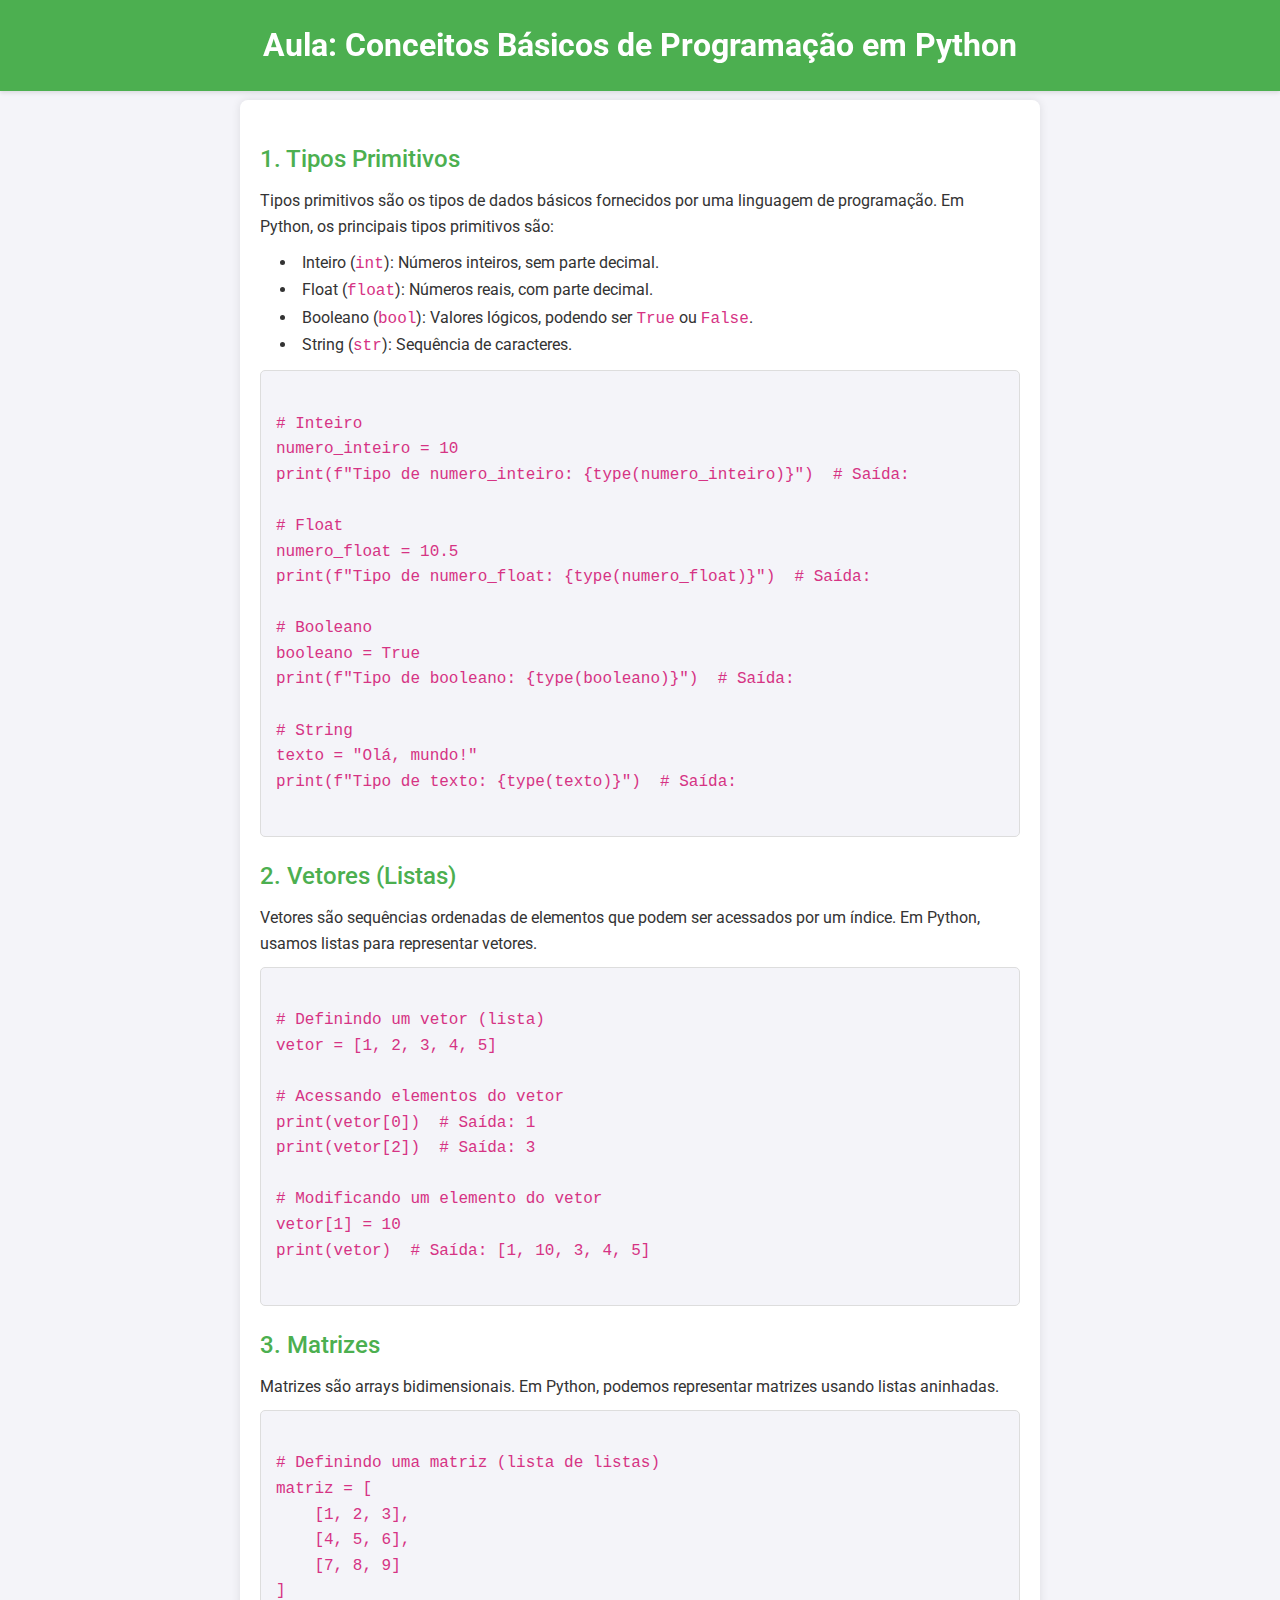
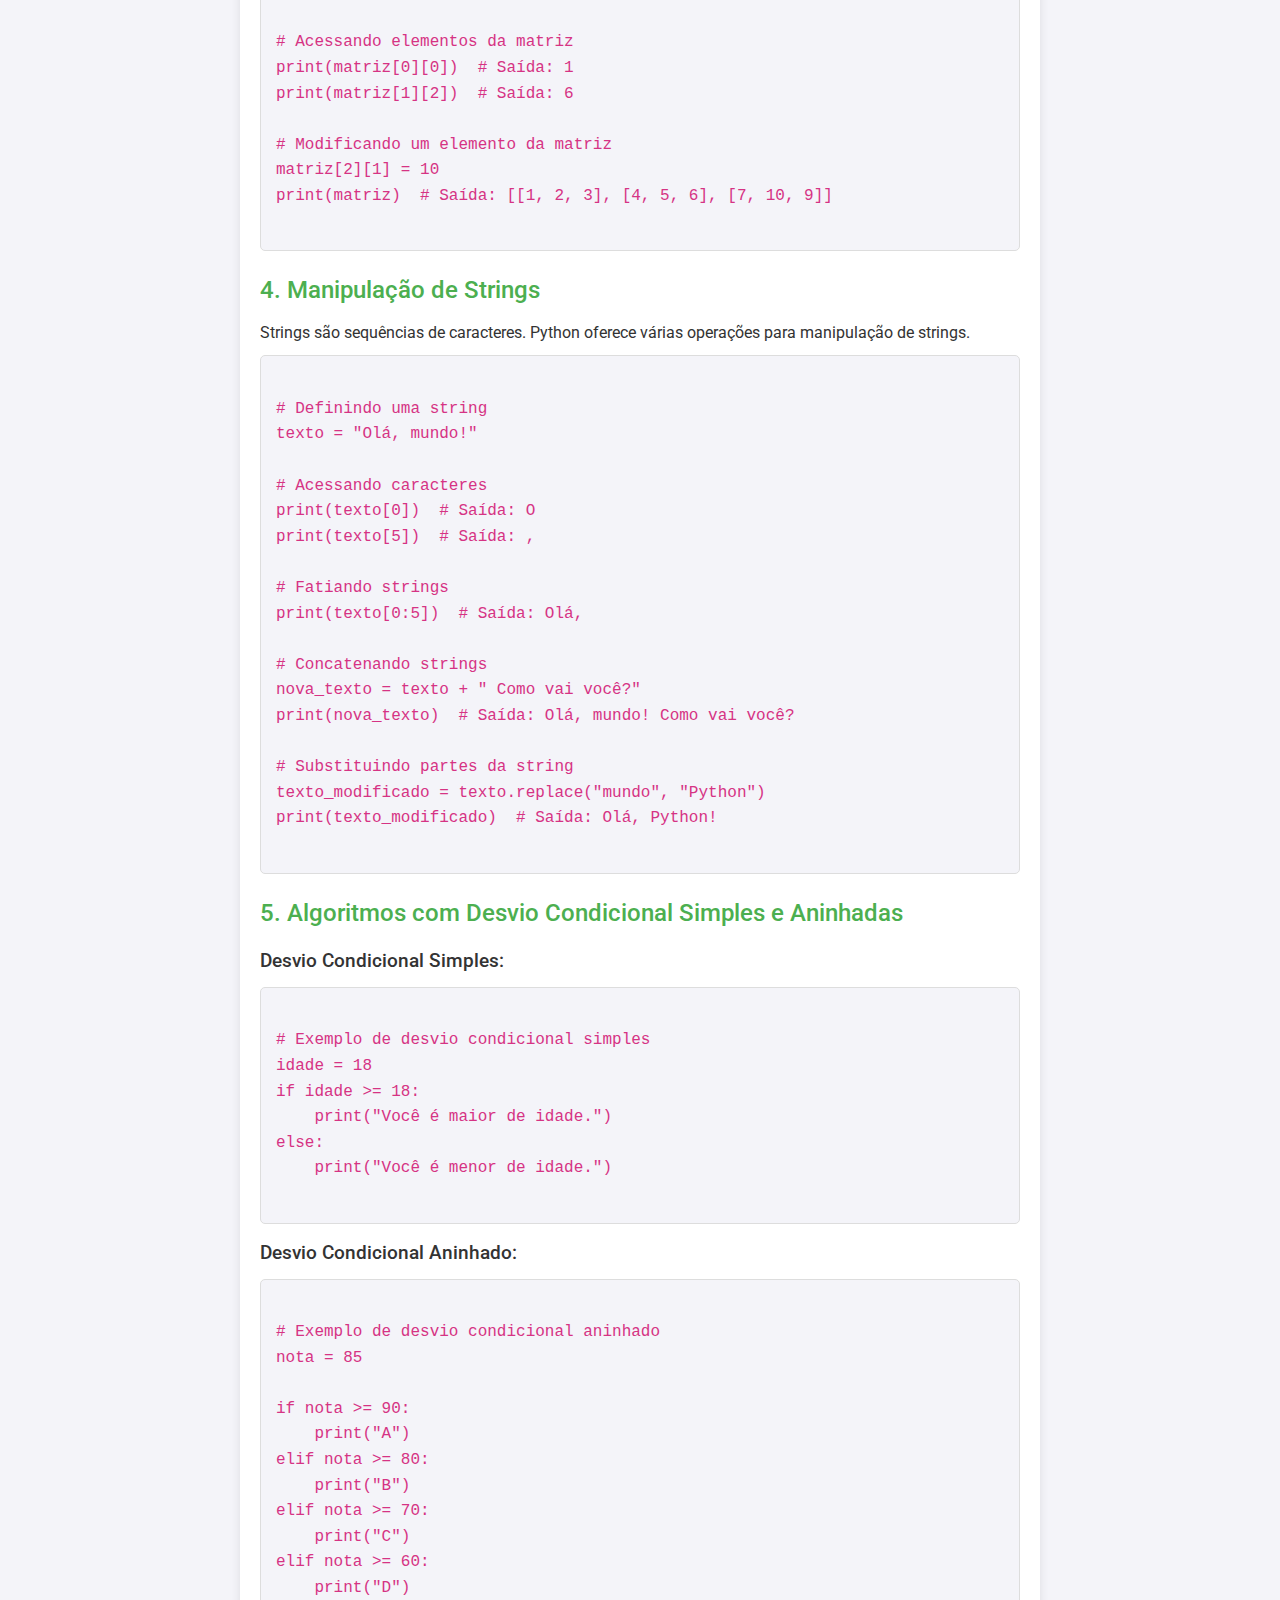
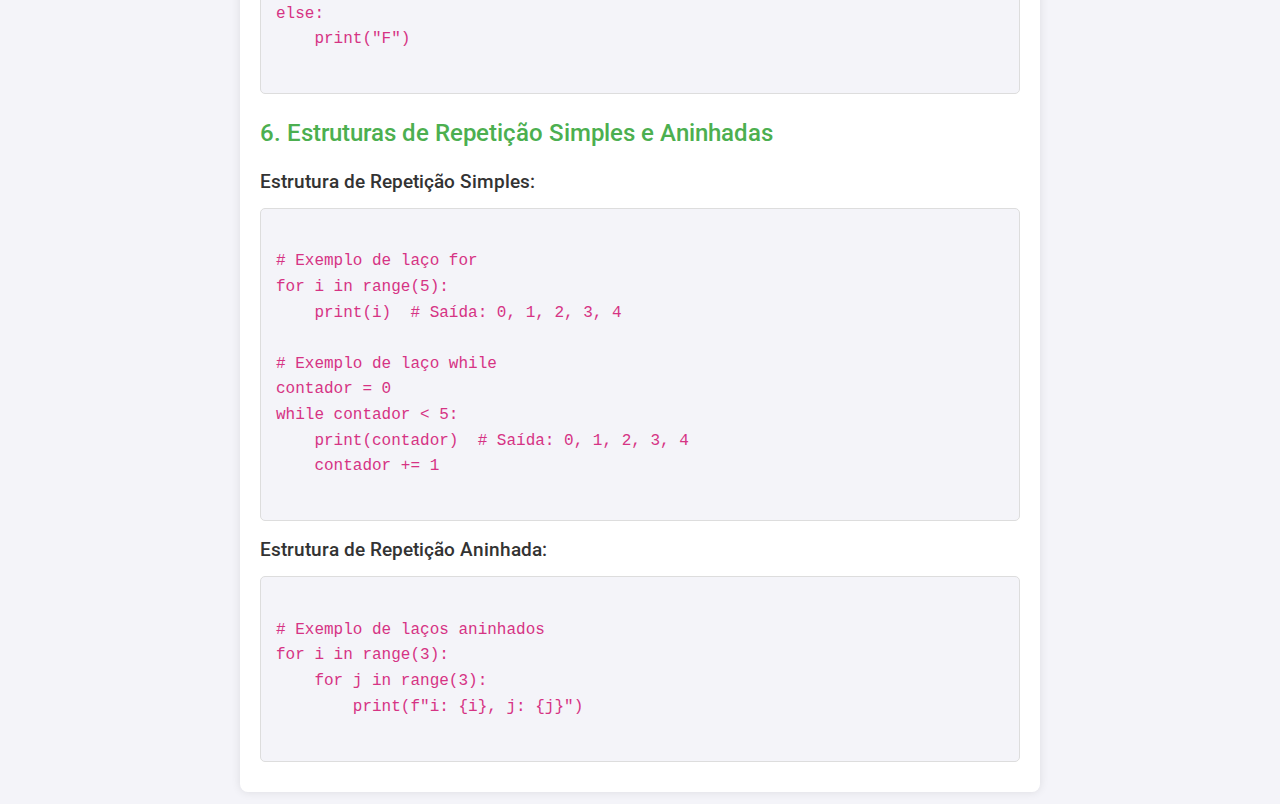
==== index.html @ 13e0d98c "Add files via upload" ====
<!DOCTYPE html>
<html lang="pt-BR">
<head>
    <meta charset="UTF-8">
    <meta name="viewport" content="width=device-width, initial-scale=1.0">
    <title>Aula: Conceitos Básicos de Programação em Python</title>
    <link rel="stylesheet" href="style.css">
    <link rel="preconnect" href="https://fonts.googleapis.com">
    <link rel="preconnect" href="https://fonts.gstatic.com" crossorigin>
    <link href="https://fonts.googleapis.com/css2?family=Roboto:wght@400;500;700&display=swap" rel="stylesheet">
</head>
<body>
    <header>
        <h1>Aula: Conceitos Básicos de Programação em Python</h1>
    </header>
    <div class="container">
        <section>
            <h2>1. Tipos Primitivos</h2>
            <p>Tipos primitivos são os tipos de dados básicos fornecidos por uma linguagem de programação. Em Python, os principais tipos primitivos são:</p>
            <ul>
                <li>Inteiro (<code>int</code>): Números inteiros, sem parte decimal.</li>
                <li>Float (<code>float</code>): Números reais, com parte decimal.</li>
                <li>Booleano (<code>bool</code>): Valores lógicos, podendo ser <code>True</code> ou <code>False</code>.</li>
                <li>String (<code>str</code>): Sequência de caracteres.</li>
            </ul>
            <pre><code>
# Inteiro
numero_inteiro = 10
print(f"Tipo de numero_inteiro: {type(numero_inteiro)}")  # Saída: <class 'int'>

# Float
numero_float = 10.5
print(f"Tipo de numero_float: {type(numero_float)}")  # Saída: <class 'float'>

# Booleano
booleano = True
print(f"Tipo de booleano: {type(booleano)}")  # Saída: <class 'bool'>

# String
texto = "Olá, mundo!"
print(f"Tipo de texto: {type(texto)}")  # Saída: <class 'str'>
            </code></pre>
        </section>

        <section>
            <h2>2. Vetores (Listas)</h2>
            <p>Vetores são sequências ordenadas de elementos que podem ser acessados por um índice. Em Python, usamos listas para representar vetores.</p>
            <pre><code>
# Definindo um vetor (lista)
vetor = [1, 2, 3, 4, 5]

# Acessando elementos do vetor
print(vetor[0])  # Saída: 1
print(vetor[2])  # Saída: 3

# Modificando um elemento do vetor
vetor[1] = 10
print(vetor)  # Saída: [1, 10, 3, 4, 5]
            </code></pre>
        </section>

        <section>
            <h2>3. Matrizes</h2>
            <p>Matrizes são arrays bidimensionais. Em Python, podemos representar matrizes usando listas aninhadas.</p>
            <pre><code>
# Definindo uma matriz (lista de listas)
matriz = [
    [1, 2, 3],
    [4, 5, 6],
    [7, 8, 9]
]

# Acessando elementos da matriz
print(matriz[0][0])  # Saída: 1
print(matriz[1][2])  # Saída: 6

# Modificando um elemento da matriz
matriz[2][1] = 10
print(matriz)  # Saída: [[1, 2, 3], [4, 5, 6], [7, 10, 9]]
            </code></pre>
        </section>

        <section>
            <h2>4. Manipulação de Strings</h2>
            <p>Strings são sequências de caracteres. Python oferece várias operações para manipulação de strings.</p>
            <pre><code>
# Definindo uma string
texto = "Olá, mundo!"

# Acessando caracteres
print(texto[0])  # Saída: O
print(texto[5])  # Saída: ,

# Fatiando strings
print(texto[0:5])  # Saída: Olá, 

# Concatenando strings
nova_texto = texto + " Como vai você?"
print(nova_texto)  # Saída: Olá, mundo! Como vai você?

# Substituindo partes da string
texto_modificado = texto.replace("mundo", "Python")
print(texto_modificado)  # Saída: Olá, Python!
            </code></pre>
        </section>

        <section>
            <h2>5. Algoritmos com Desvio Condicional Simples e Aninhadas</h2>
            <h3>Desvio Condicional Simples:</h3>
            <pre><code>
# Exemplo de desvio condicional simples
idade = 18
if idade >= 18:
    print("Você é maior de idade.")
else:
    print("Você é menor de idade.")
            </code></pre>

            <h3>Desvio Condicional Aninhado:</h3>
            <pre><code>
# Exemplo de desvio condicional aninhado
nota = 85

if nota >= 90:
    print("A")
elif nota >= 80:
    print("B")
elif nota >= 70:
    print("C")
elif nota >= 60:
    print("D")
else:
    print("F")
            </code></pre>
        </section>

        <section>
            <h2>6. Estruturas de Repetição Simples e Aninhadas</h2>
            <h3>Estrutura de Repetição Simples:</h3>
            <pre><code>
# Exemplo de laço for
for i in range(5):
    print(i)  # Saída: 0, 1, 2, 3, 4

# Exemplo de laço while
contador = 0
while contador < 5:
    print(contador)  # Saída: 0, 1, 2, 3, 4
    contador += 1
            </code></pre>

            <h3>Estrutura de Repetição Aninhada:</h3>
            <pre><code>
# Exemplo de laços aninhados
for i in range(3):
    for j in range(3):
        print(f"i: {i}, j: {j}")
            </code></pre>
        </section>
    </div>
</body>
</html>
---- style.css ----
/* Fonte e reset de CSS */
@import url('https://fonts.googleapis.com/css2?family=Roboto:wght@400;500;700&display=swap');

* {
    margin: 0;
    padding: 0;
    box-sizing: border-box;
}

body {
    font-family: 'Roboto', sans-serif;
    background-color: #f4f4f9;
    line-height: 1.6;
    color: #333;
}

header {
    background-color: #4CAF50;
    color: white;
    padding: 20px 0;
    text-align: center;
    box-shadow: 0 2px 4px rgba(0,0,0,0.1);
    position: fixed;
    width: 100%;
    top: 0;
    left: 0;
}

.container {
    max-width: 800px;
    margin: 100px auto 20px;
    padding: 20px;
    background-color: #fff;
    box-shadow: 0 0 10px rgba(0, 0, 0, 0.1);
    border-radius: 8px;
}

h1 {
    font-weight: 700;
}

h2 {
    margin-top: 20px;
    font-weight: 500;
    color: #4CAF50;
}

h3 {
    margin-top: 15px;
    font-weight: 500;
    color: #333;
}

p {
    margin: 10px 0;
}

ul {
    list-style: inside disc;
    margin: 10px 0;
    padding-left: 20px;
}

pre {
    background-color: #f4f4f9;
    padding: 15px;
    border: 1px solid #ddd;
    overflow-x: auto;
    border-radius: 5px;
    margin: 10px 0;
}

code {
    font-family: Consolas, monospace;
    color: #d63384;
}
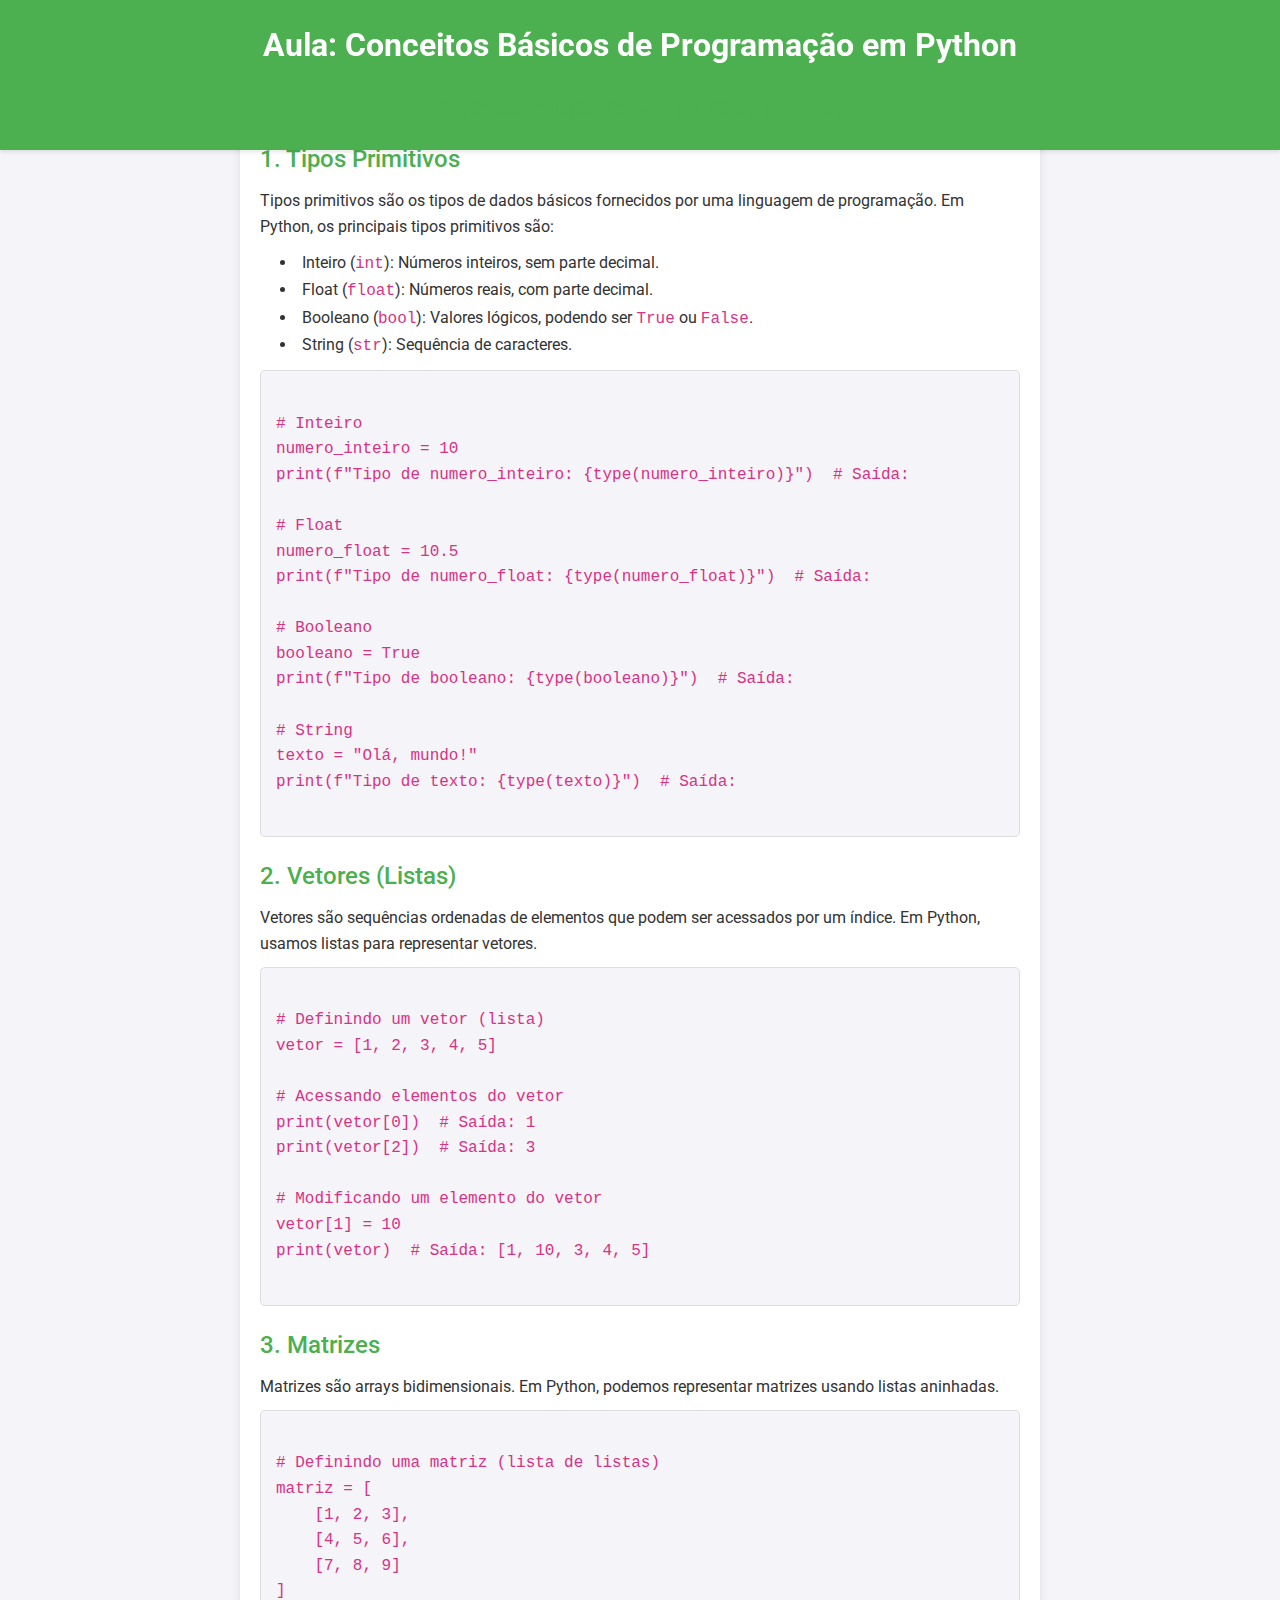
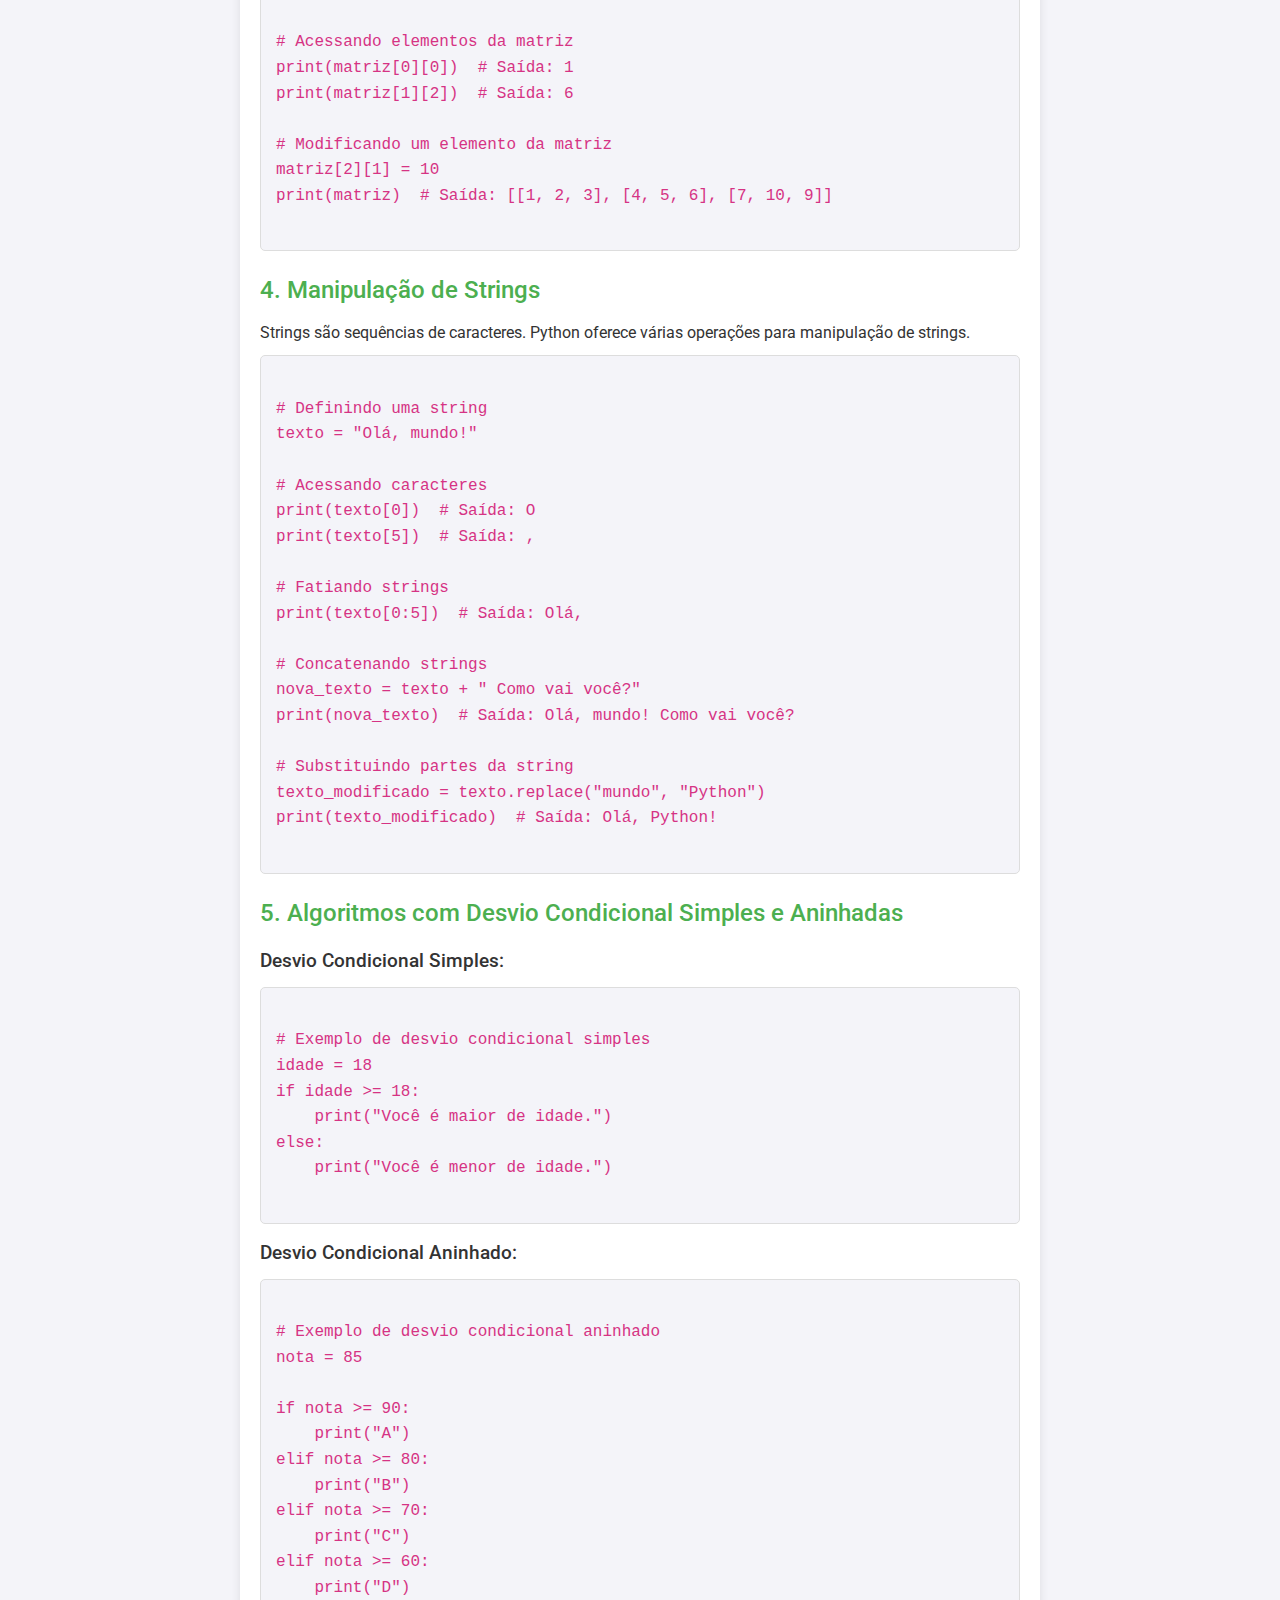
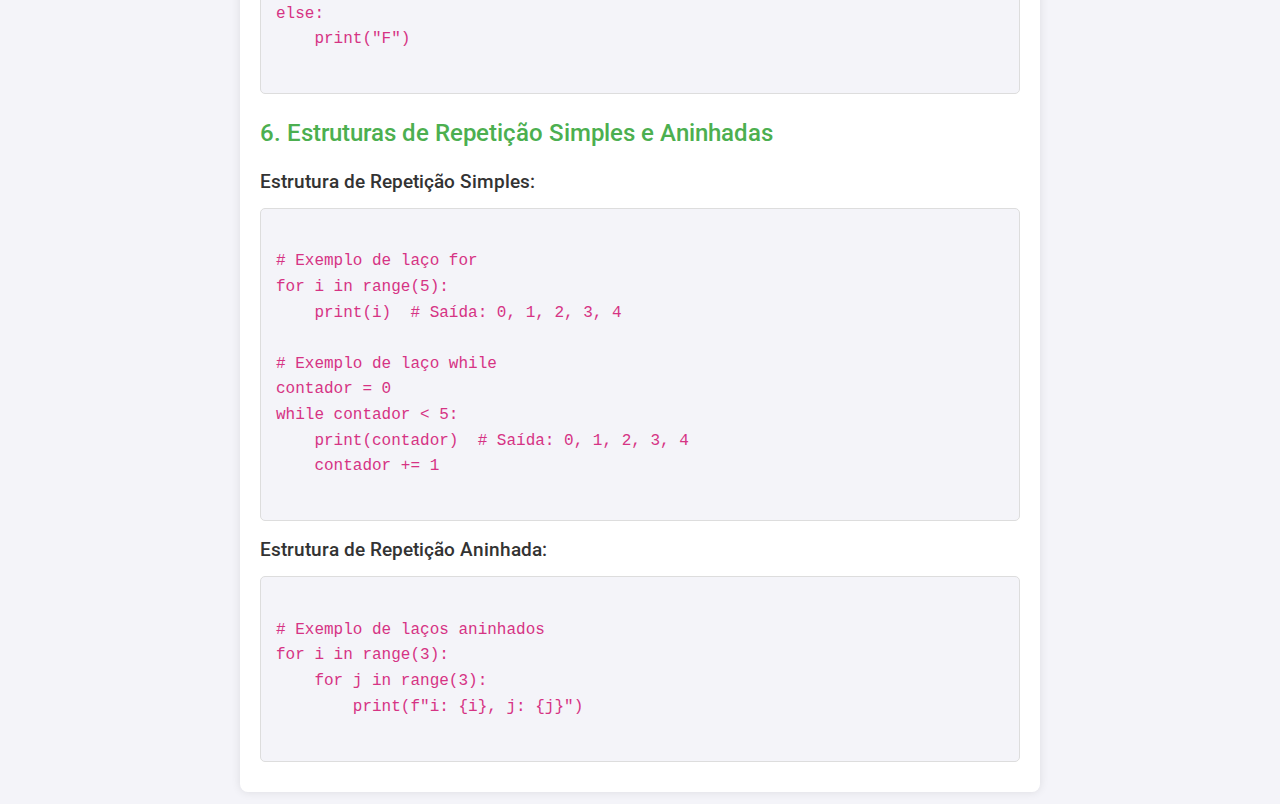
==== commit 69d3f426: "Update index.html" ====
--- a/index.html
+++ b/index.html
@@ -12,6 +12,7 @@
 <body>
     <header>
         <h1>Aula: Conceitos Básicos de Programação em Python</h1>
+        <h2>Professor: Julio Cezar da Silva Ferreira</h2>
     </header>
     <div class="container">
         <section>
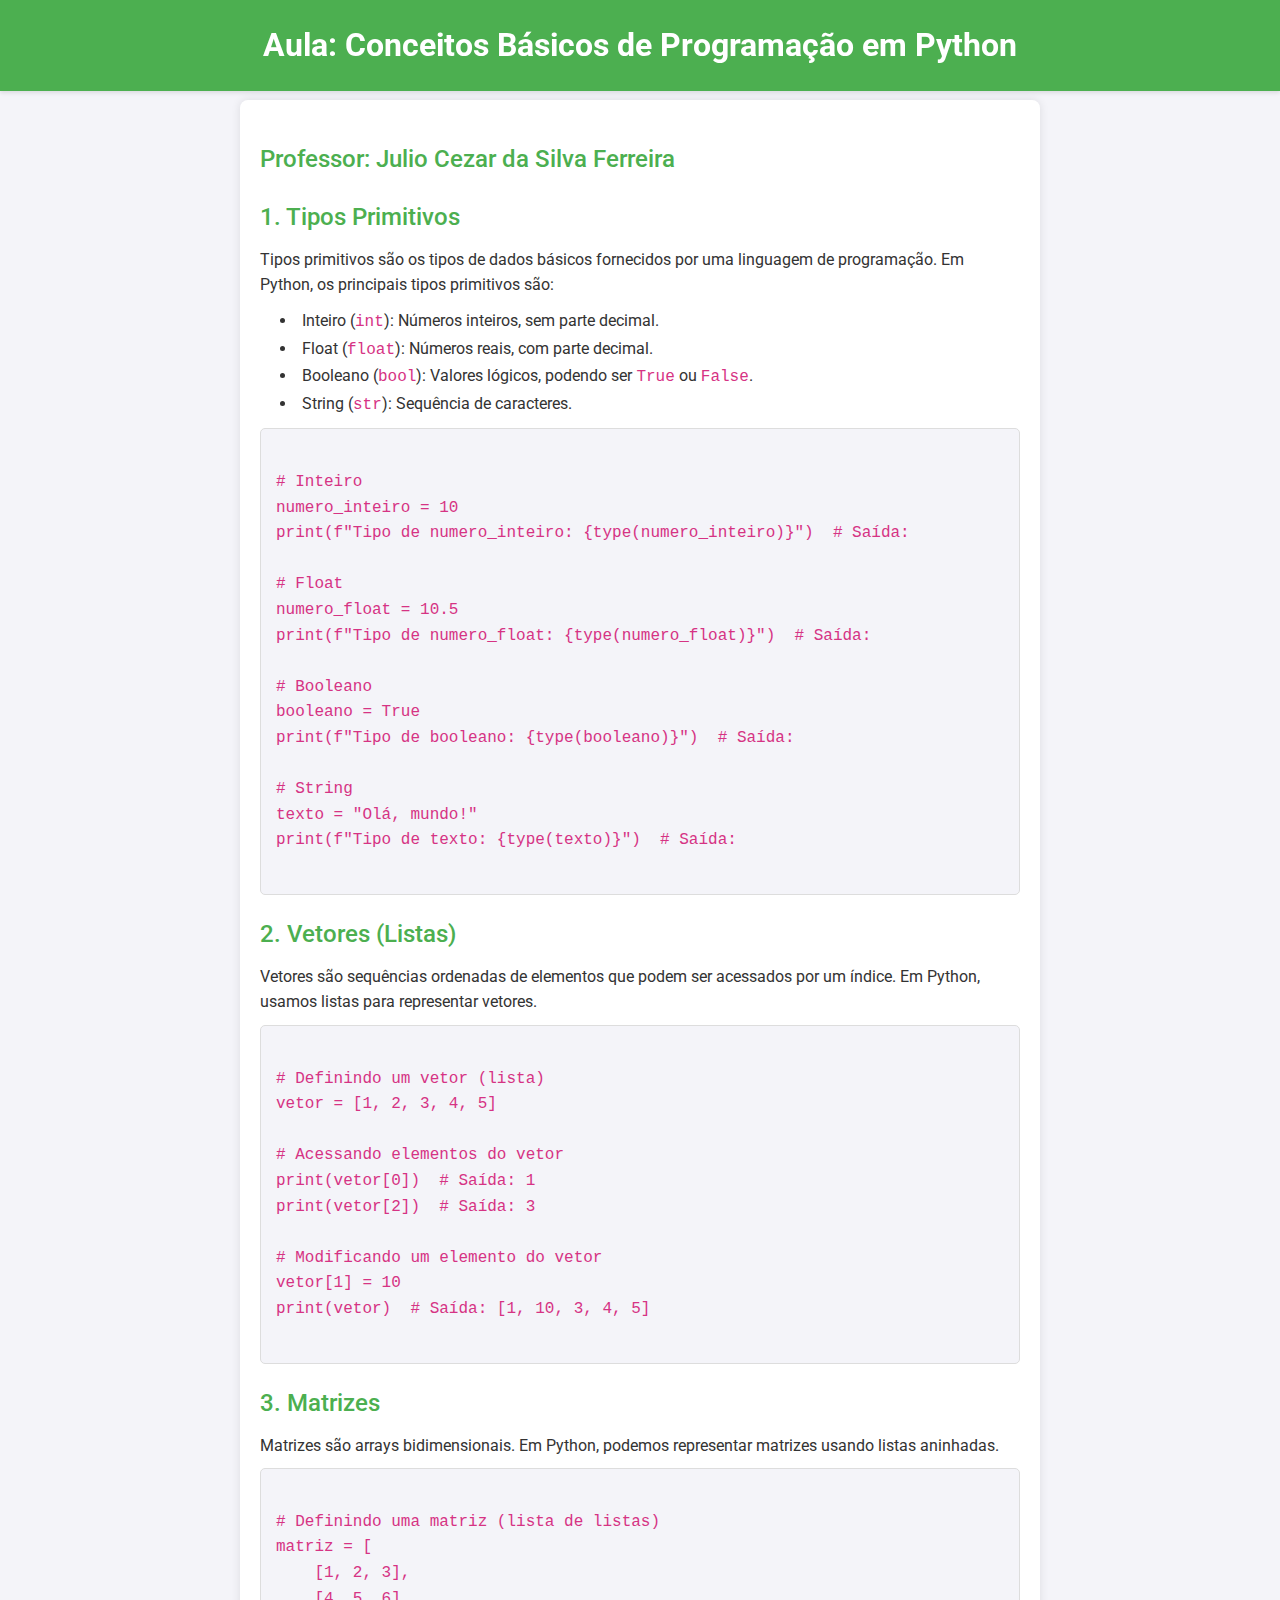
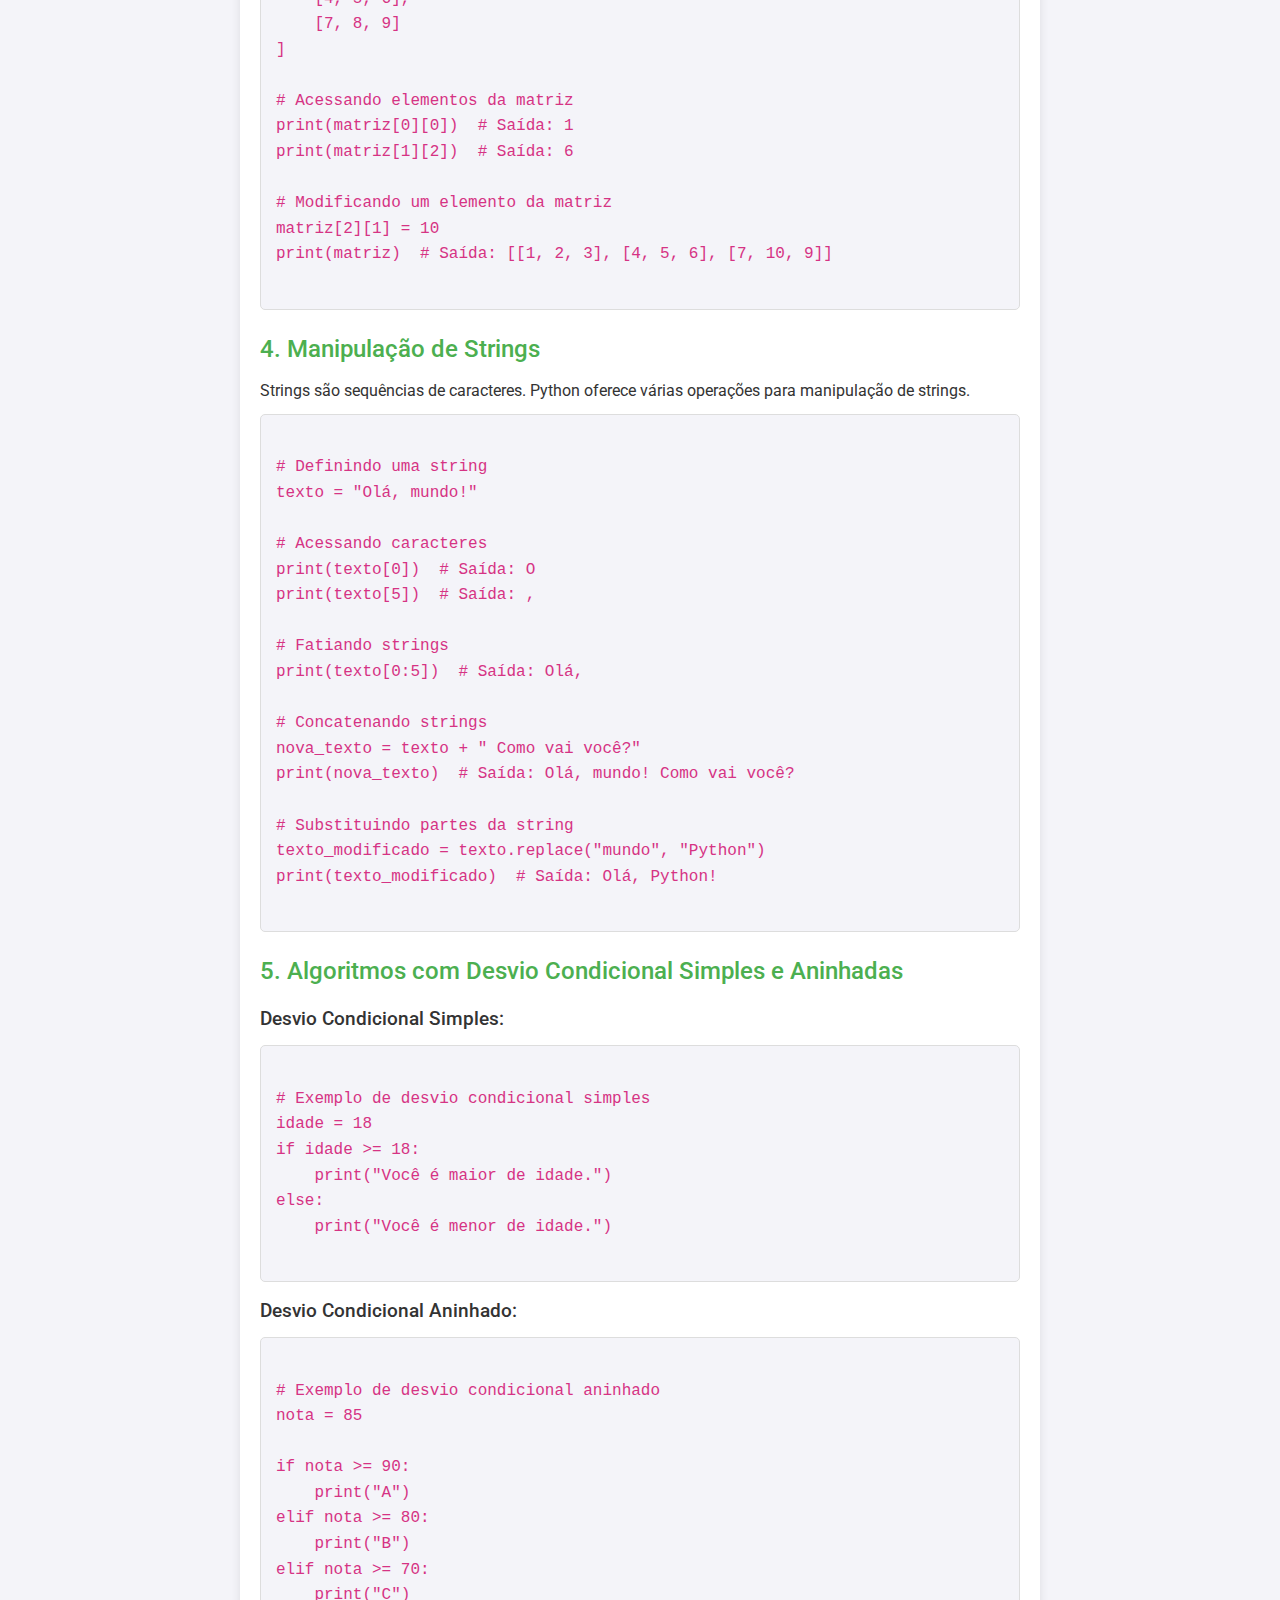
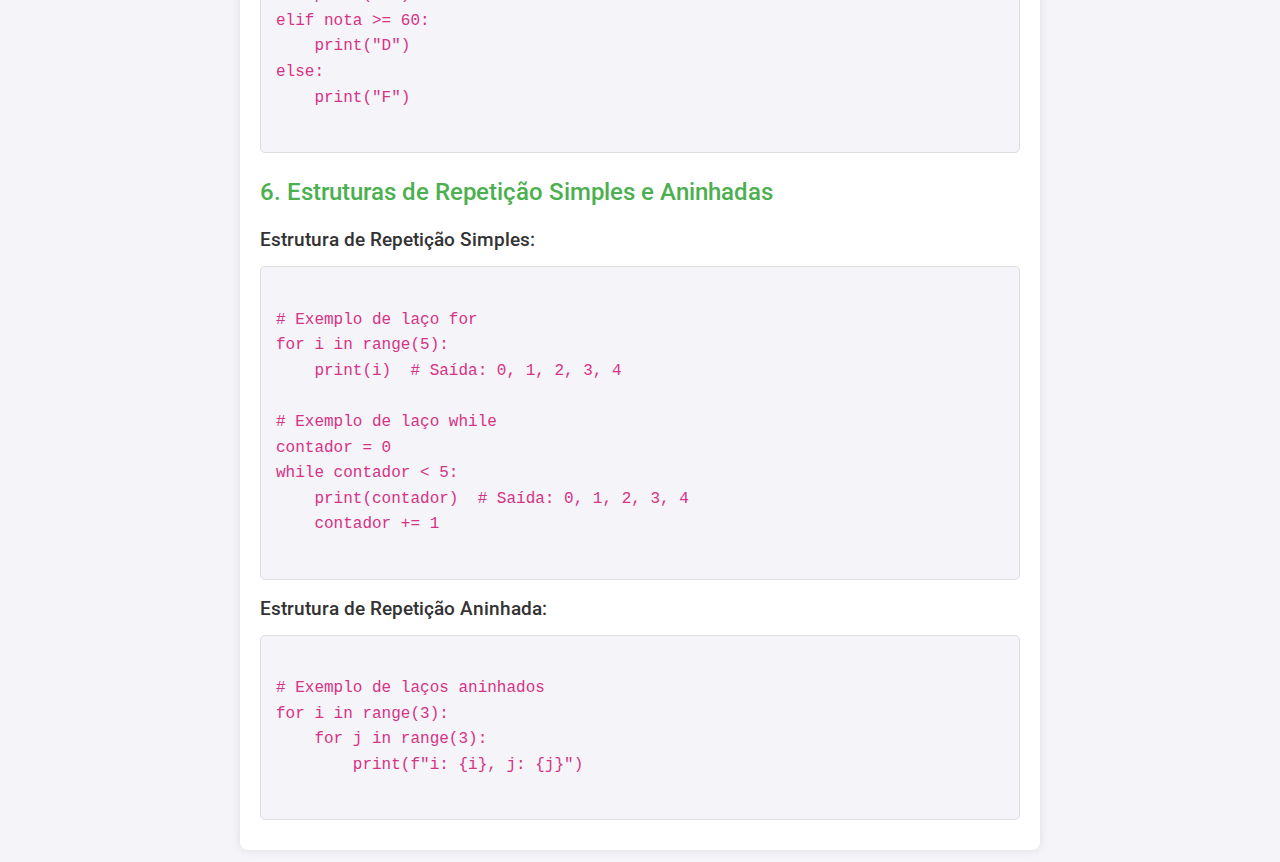
==== commit 5111215e: "Update index.html" ====
--- a/index.html
+++ b/index.html
@@ -12,10 +12,10 @@
 <body>
     <header>
         <h1>Aula: Conceitos Básicos de Programação em Python</h1>
-        <h2>Professor: Julio Cezar da Silva Ferreira</h2>
     </header>
     <div class="container">
         <section>
+            <h2>Professor: Julio Cezar da Silva Ferreira</h2>
             <h2>1. Tipos Primitivos</h2>
             <p>Tipos primitivos são os tipos de dados básicos fornecidos por uma linguagem de programação. Em Python, os principais tipos primitivos são:</p>
             <ul>
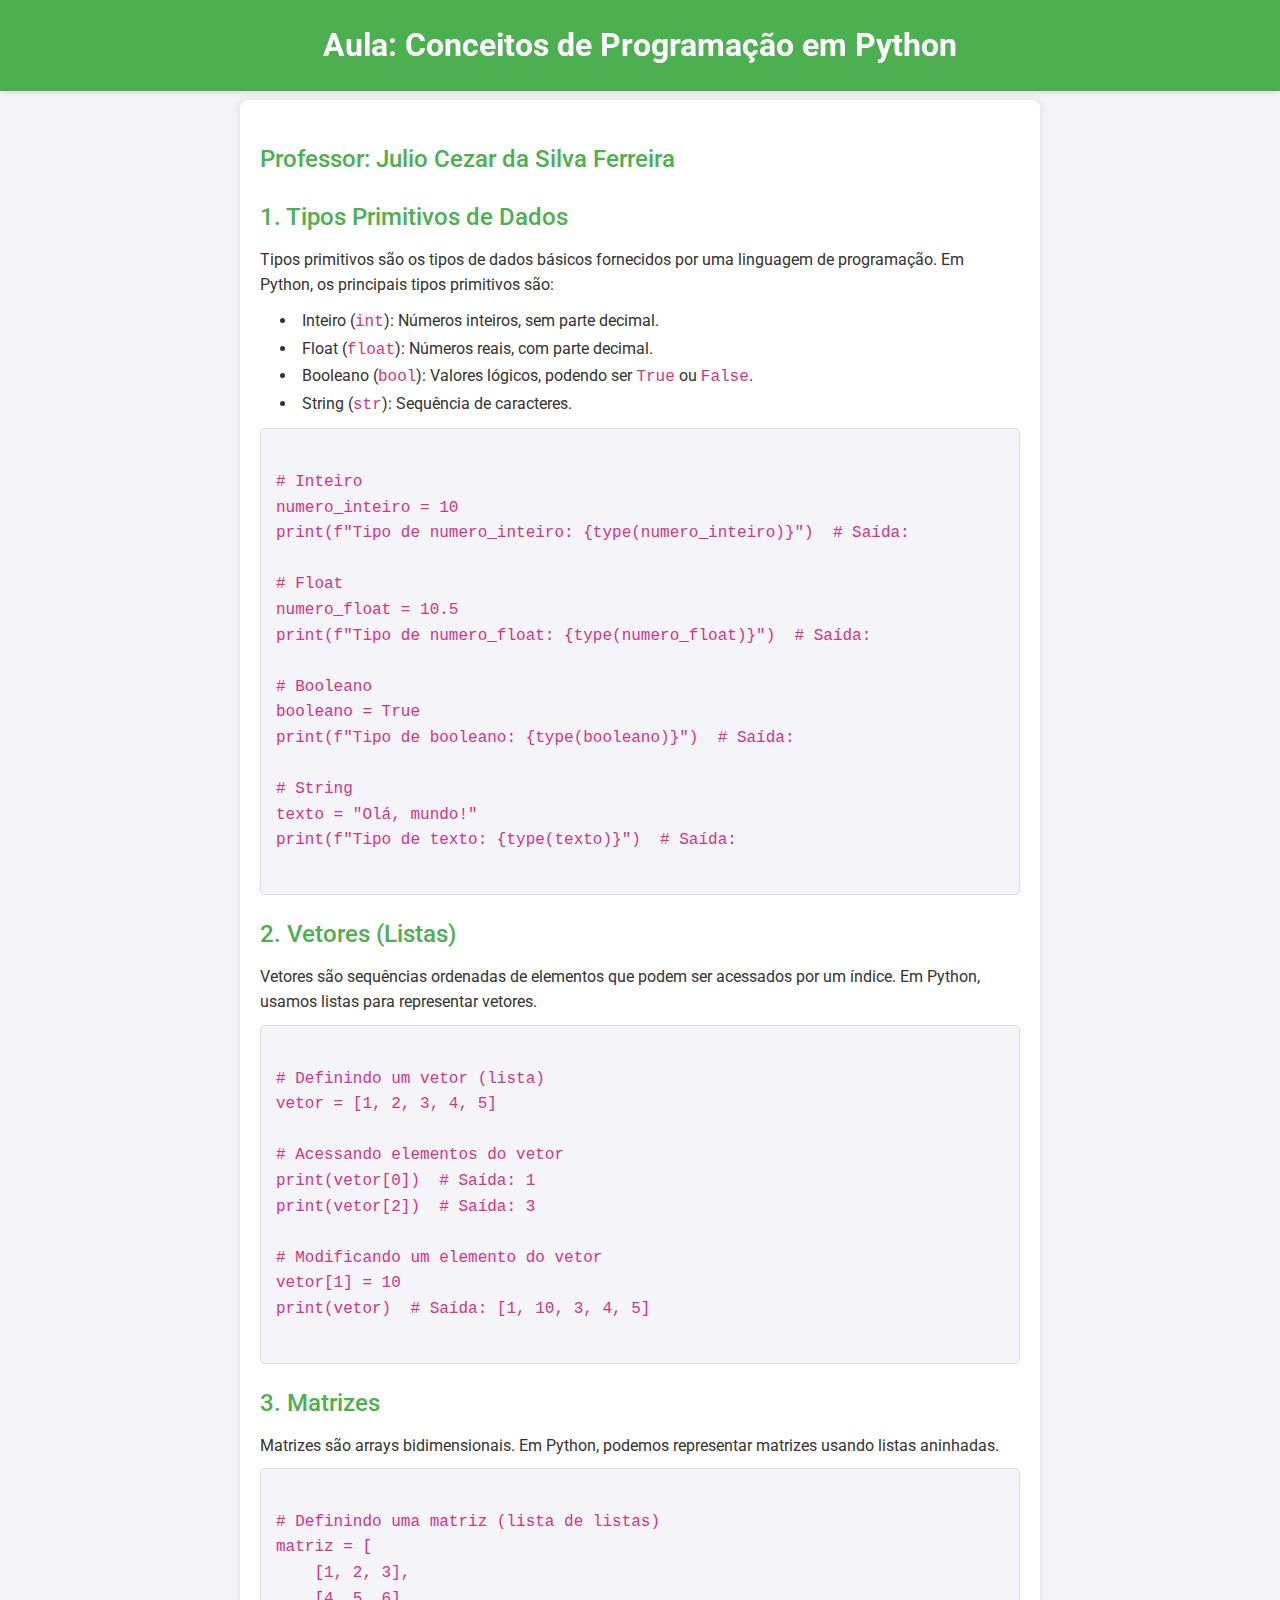
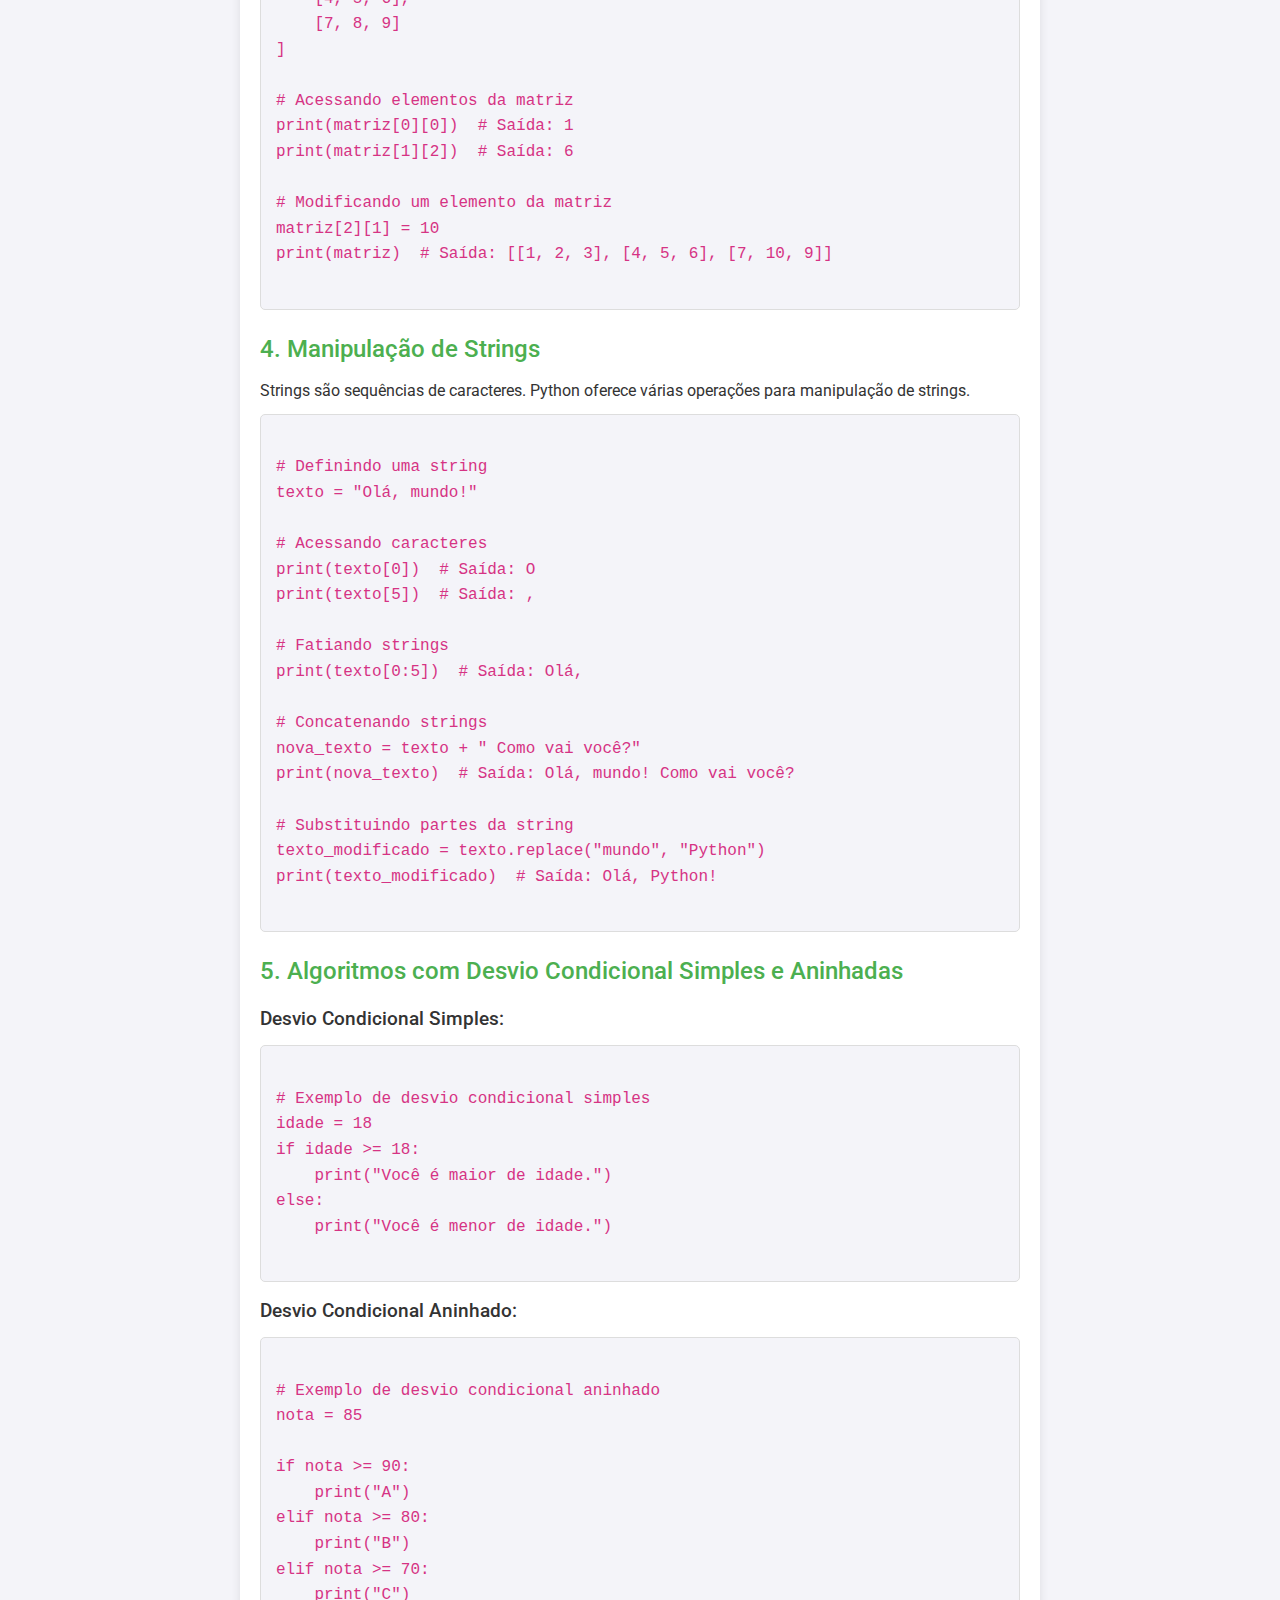
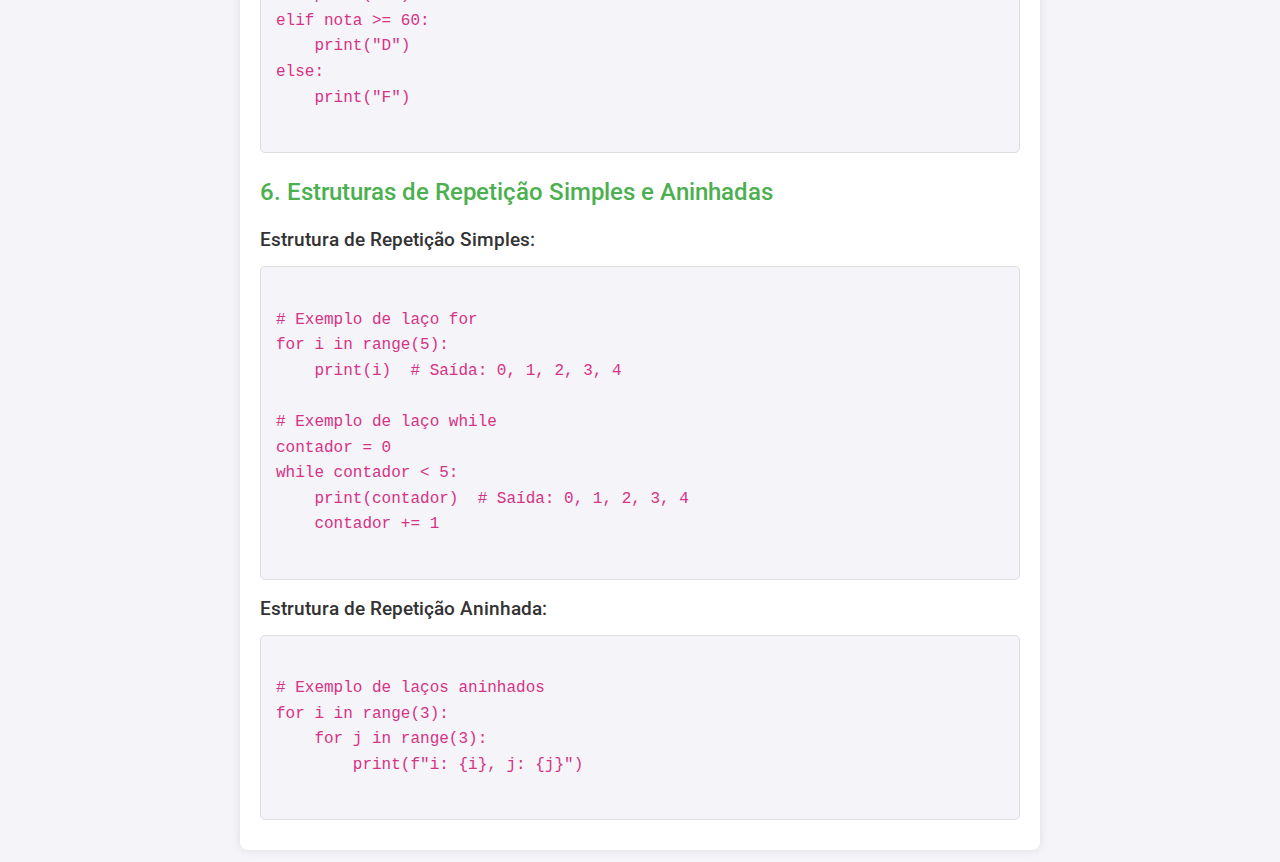
==== commit 8493e081: "Update index.html" ====
--- a/index.html
+++ b/index.html
@@ -3,7 +3,7 @@
 <head>
     <meta charset="UTF-8">
     <meta name="viewport" content="width=device-width, initial-scale=1.0">
-    <title>Aula: Conceitos Básicos de Programação em Python</title>
+    <title>Aula: Conceitos de Programação em Python</title>
     <link rel="stylesheet" href="style.css">
     <link rel="preconnect" href="https://fonts.googleapis.com">
     <link rel="preconnect" href="https://fonts.gstatic.com" crossorigin>
@@ -11,12 +11,12 @@
 </head>
 <body>
     <header>
-        <h1>Aula: Conceitos Básicos de Programação em Python</h1>
+        <h1>Aula: Conceitos de Programação em Python</h1>
     </header>
     <div class="container">
         <section>
             <h2>Professor: Julio Cezar da Silva Ferreira</h2>
-            <h2>1. Tipos Primitivos</h2>
+            <h2>1. Tipos Primitivos de Dados</h2>
             <p>Tipos primitivos são os tipos de dados básicos fornecidos por uma linguagem de programação. Em Python, os principais tipos primitivos são:</p>
             <ul>
                 <li>Inteiro (<code>int</code>): Números inteiros, sem parte decimal.</li>
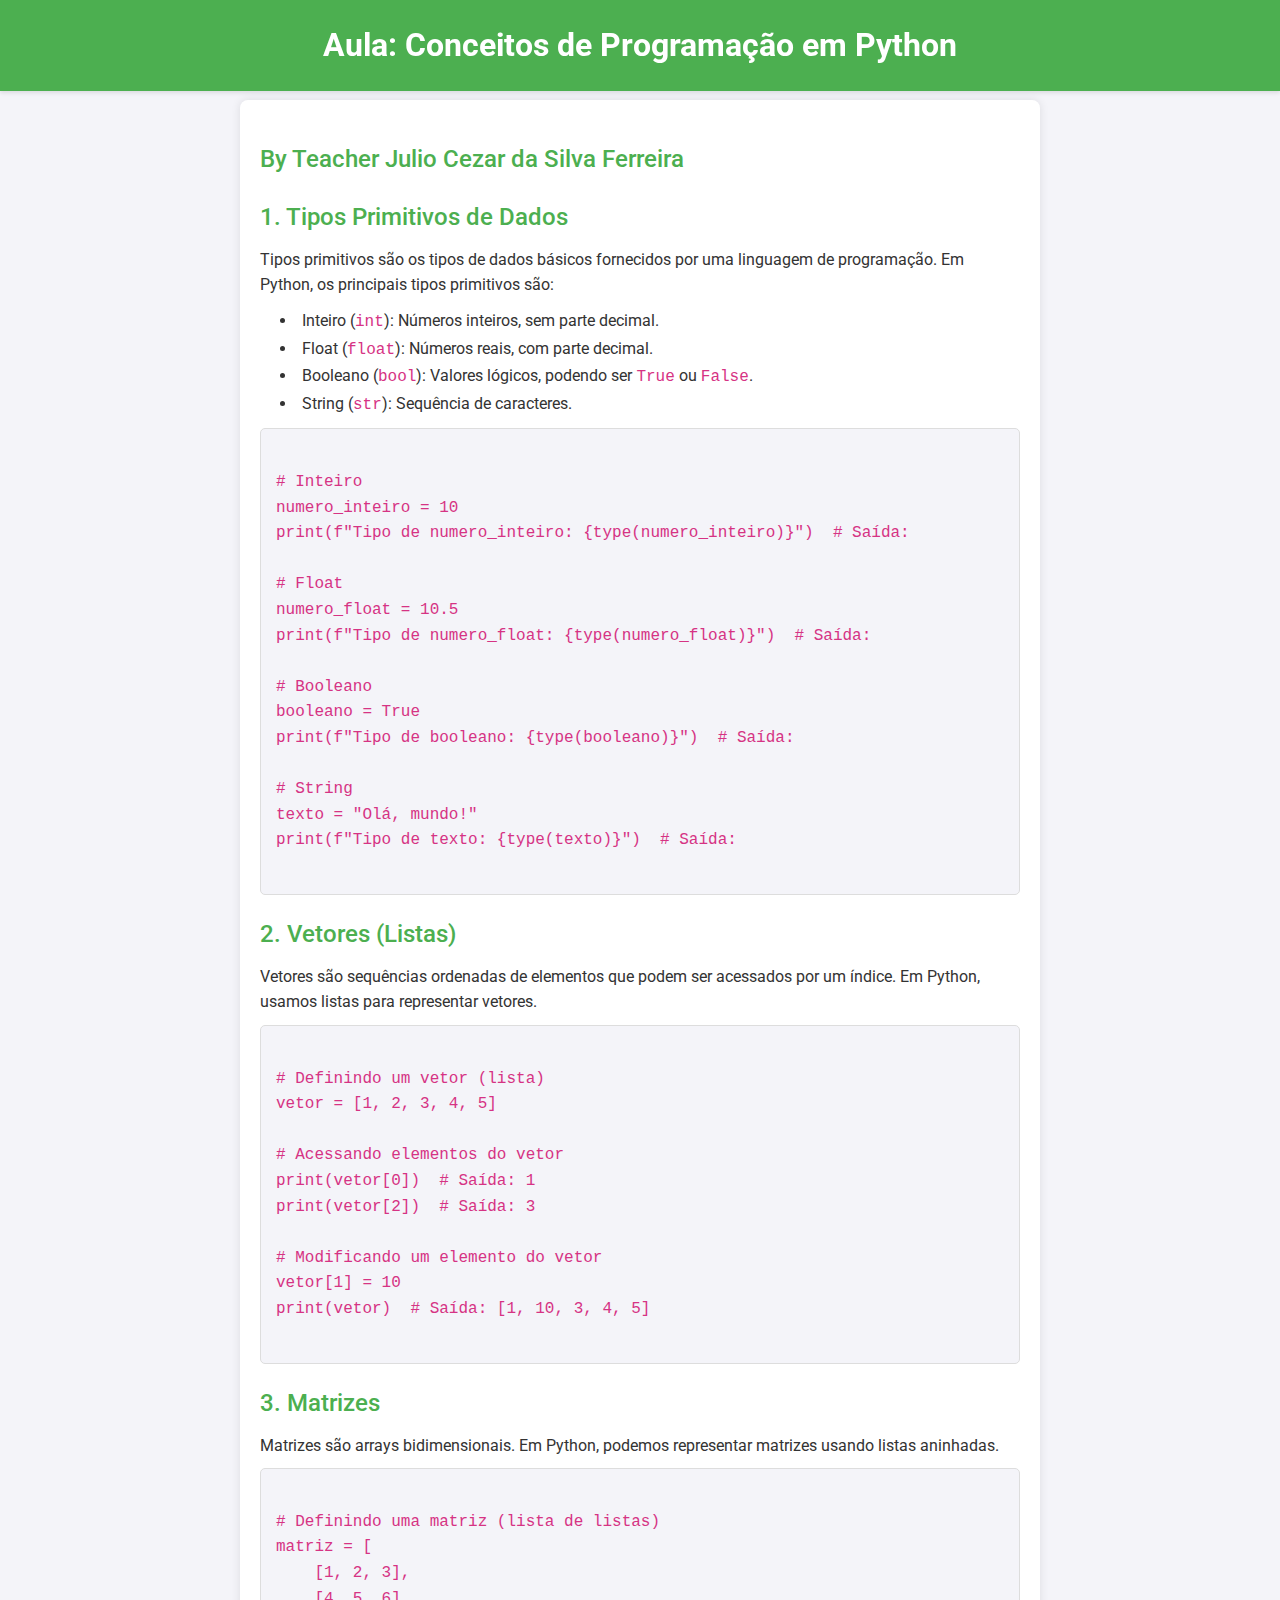
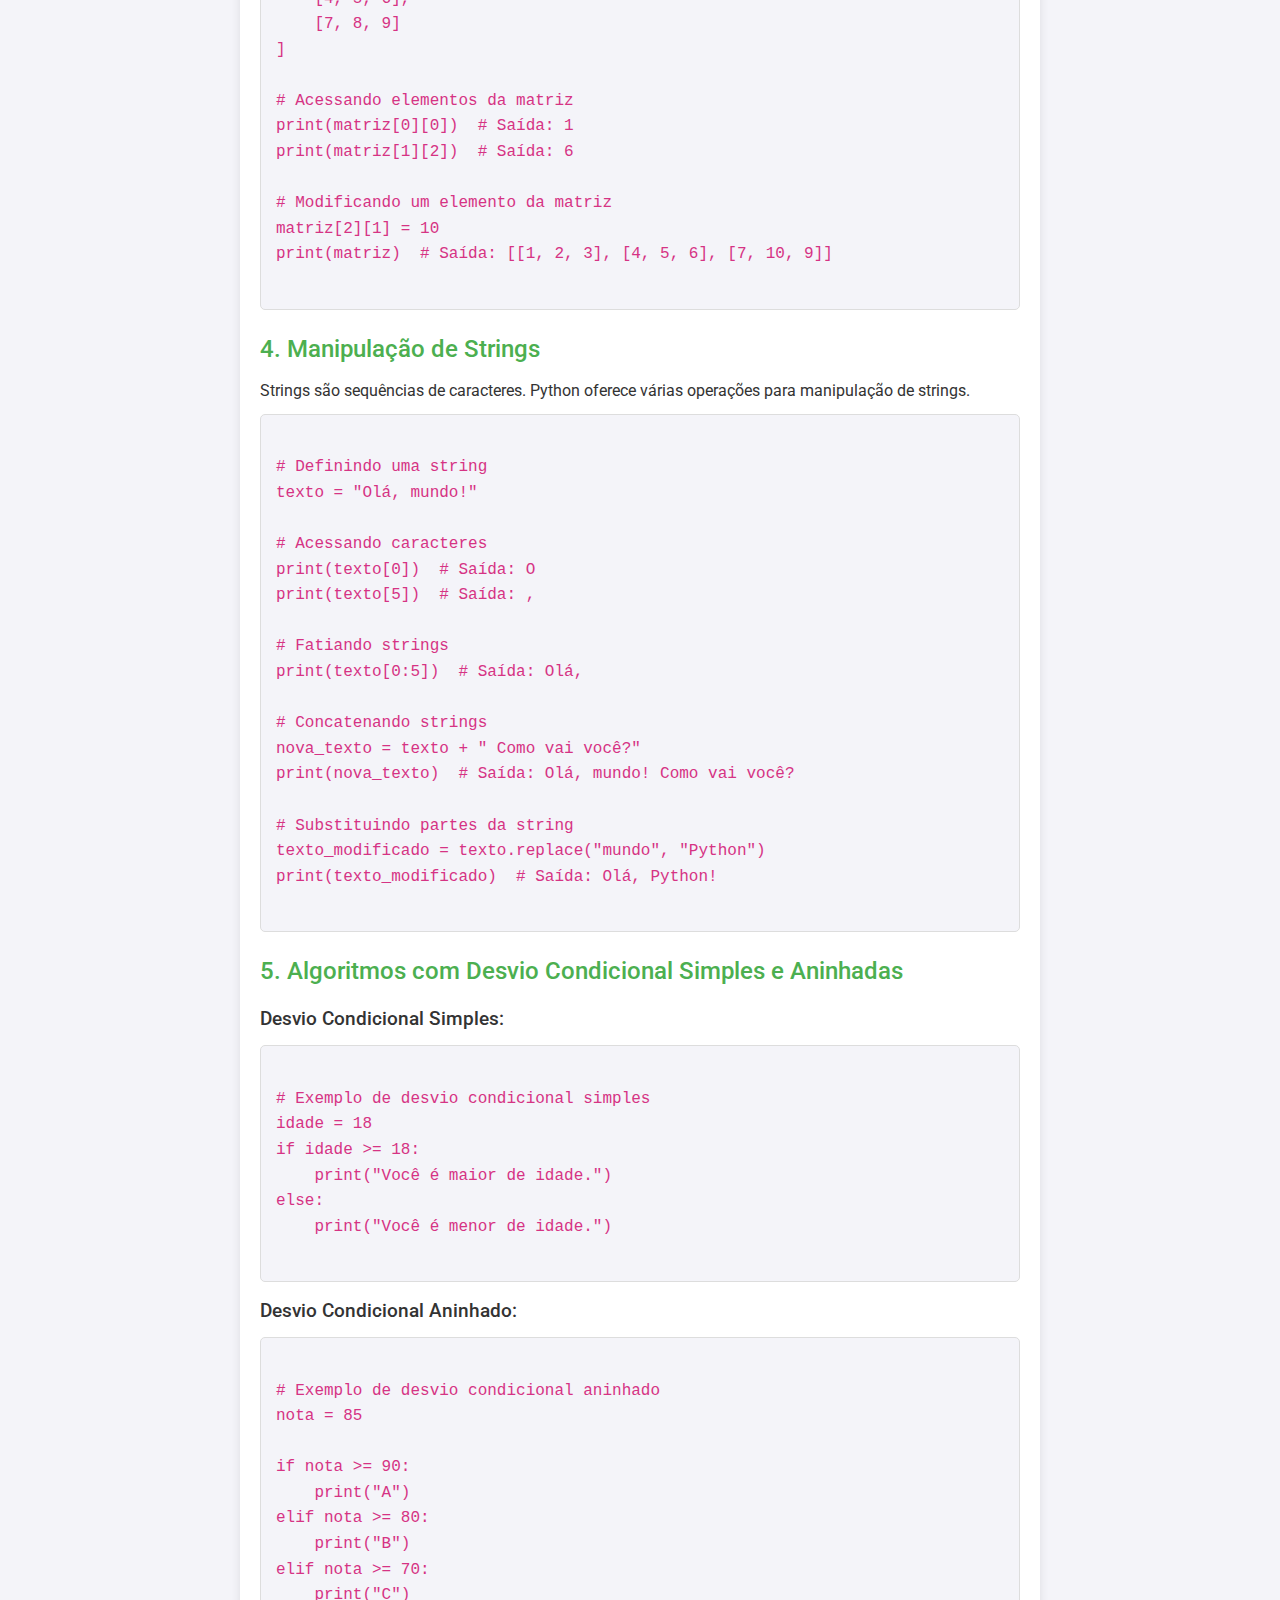
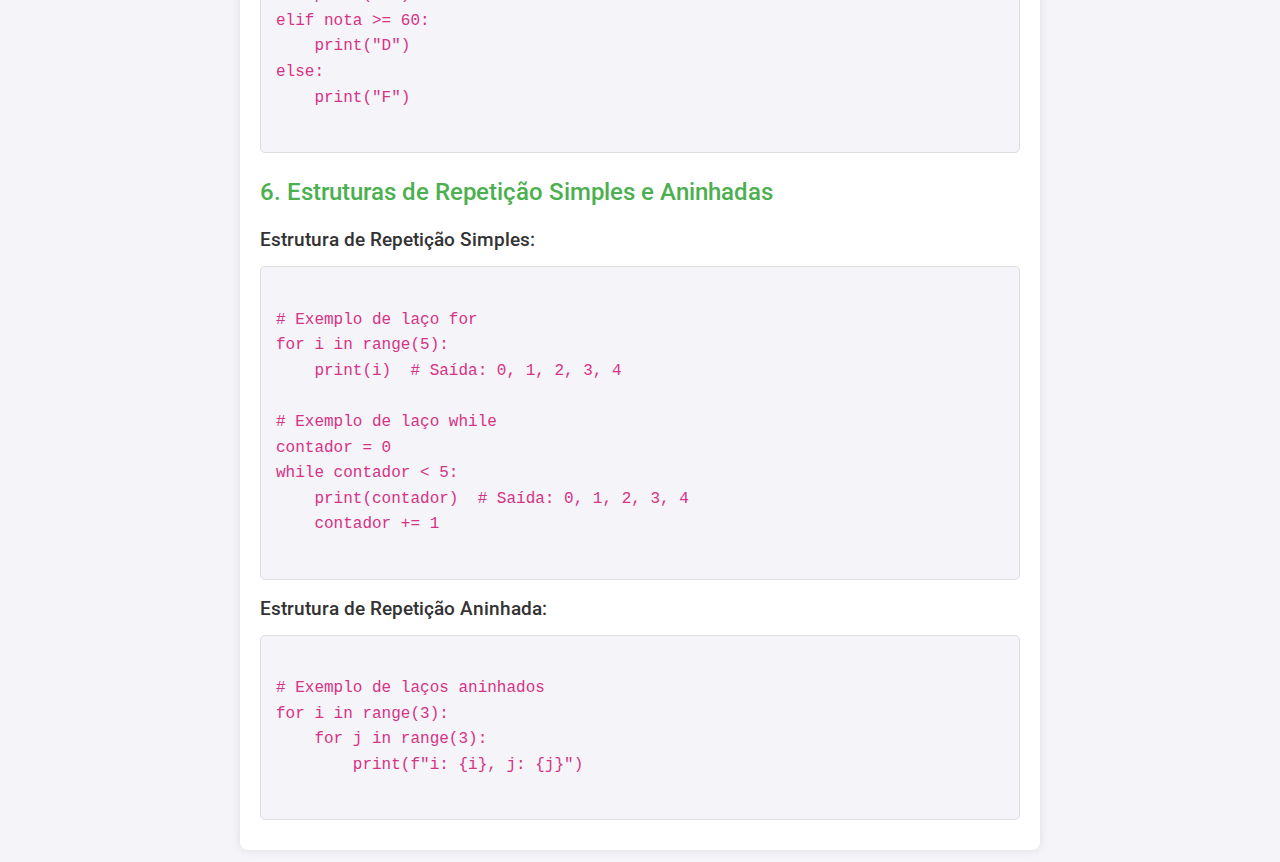
==== commit 06133405: "Update index.html" ====
--- a/index.html
+++ b/index.html
@@ -15,7 +15,7 @@
     </header>
     <div class="container">
         <section>
-            <h2>Professor: Julio Cezar da Silva Ferreira</h2>
+            <h2>By Teacher Julio Cezar da Silva Ferreira</h2>
             <h2>1. Tipos Primitivos de Dados</h2>
             <p>Tipos primitivos são os tipos de dados básicos fornecidos por uma linguagem de programação. Em Python, os principais tipos primitivos são:</p>
             <ul>
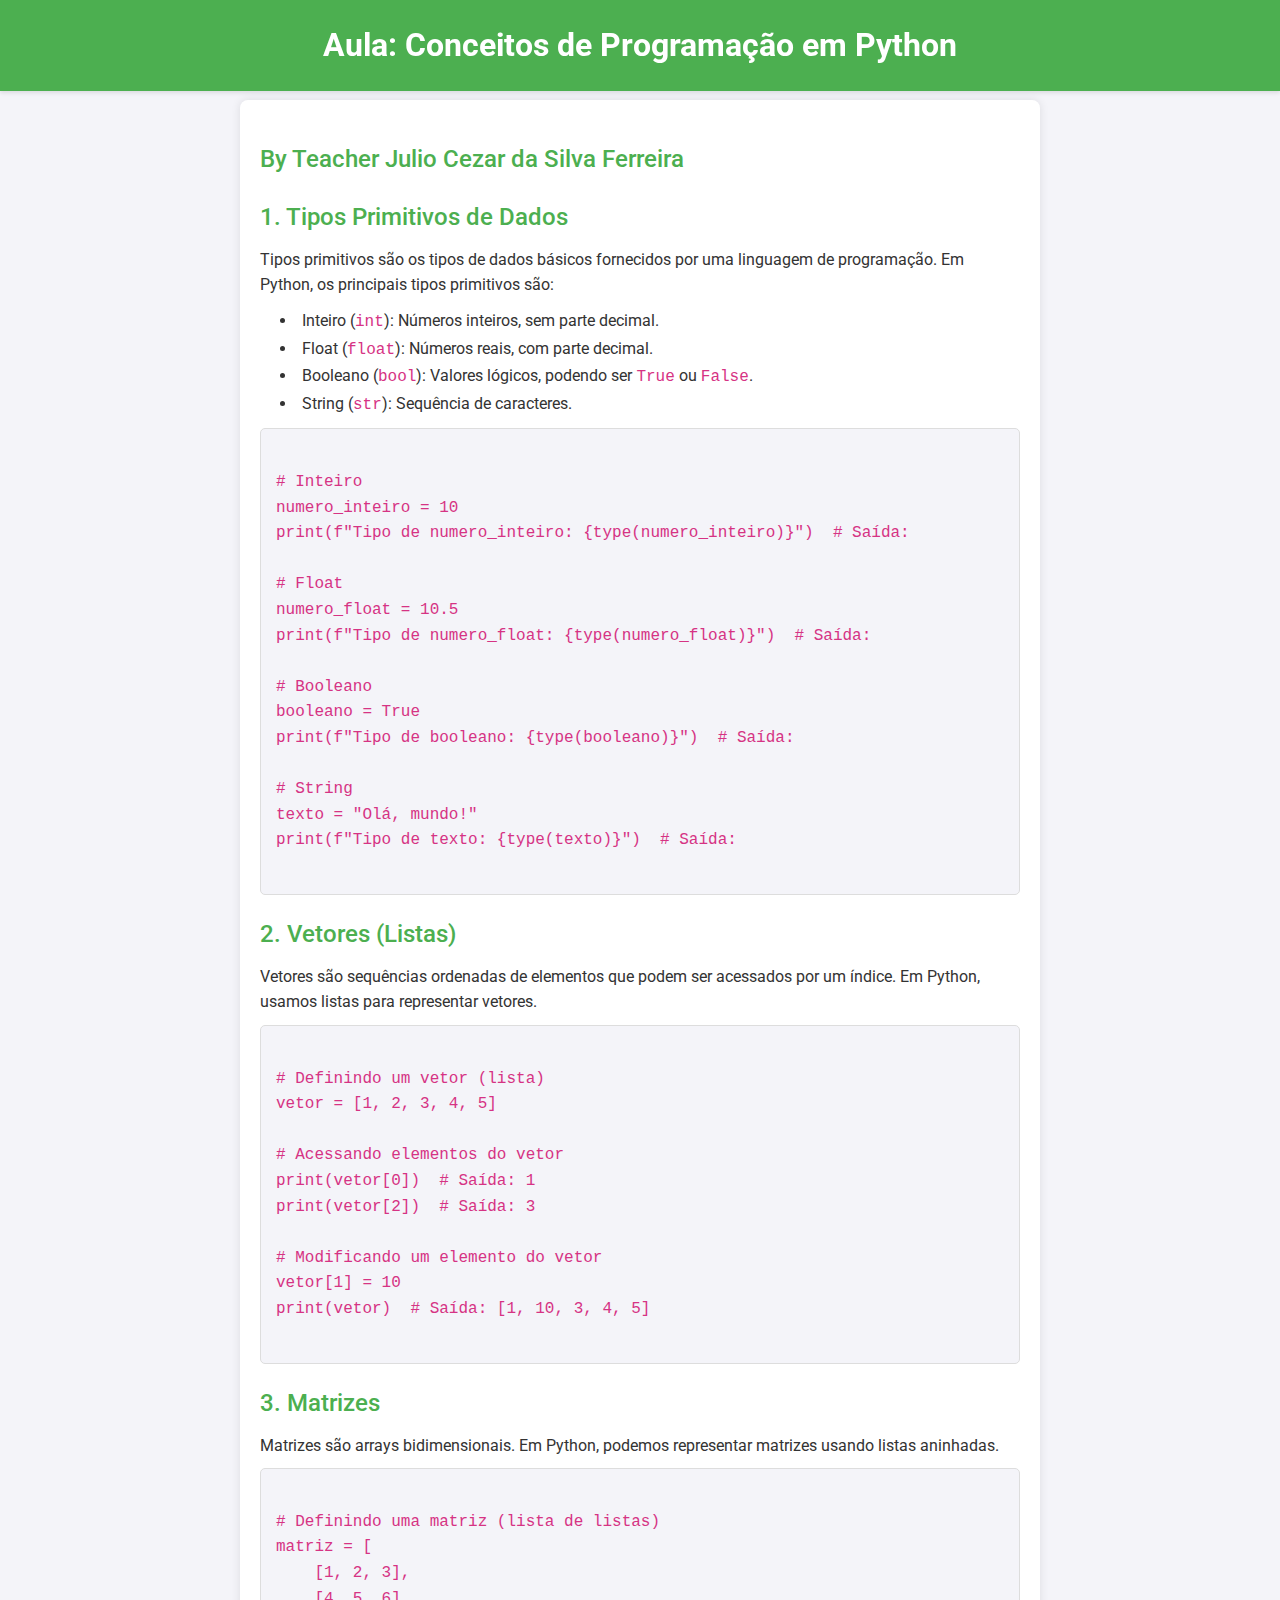
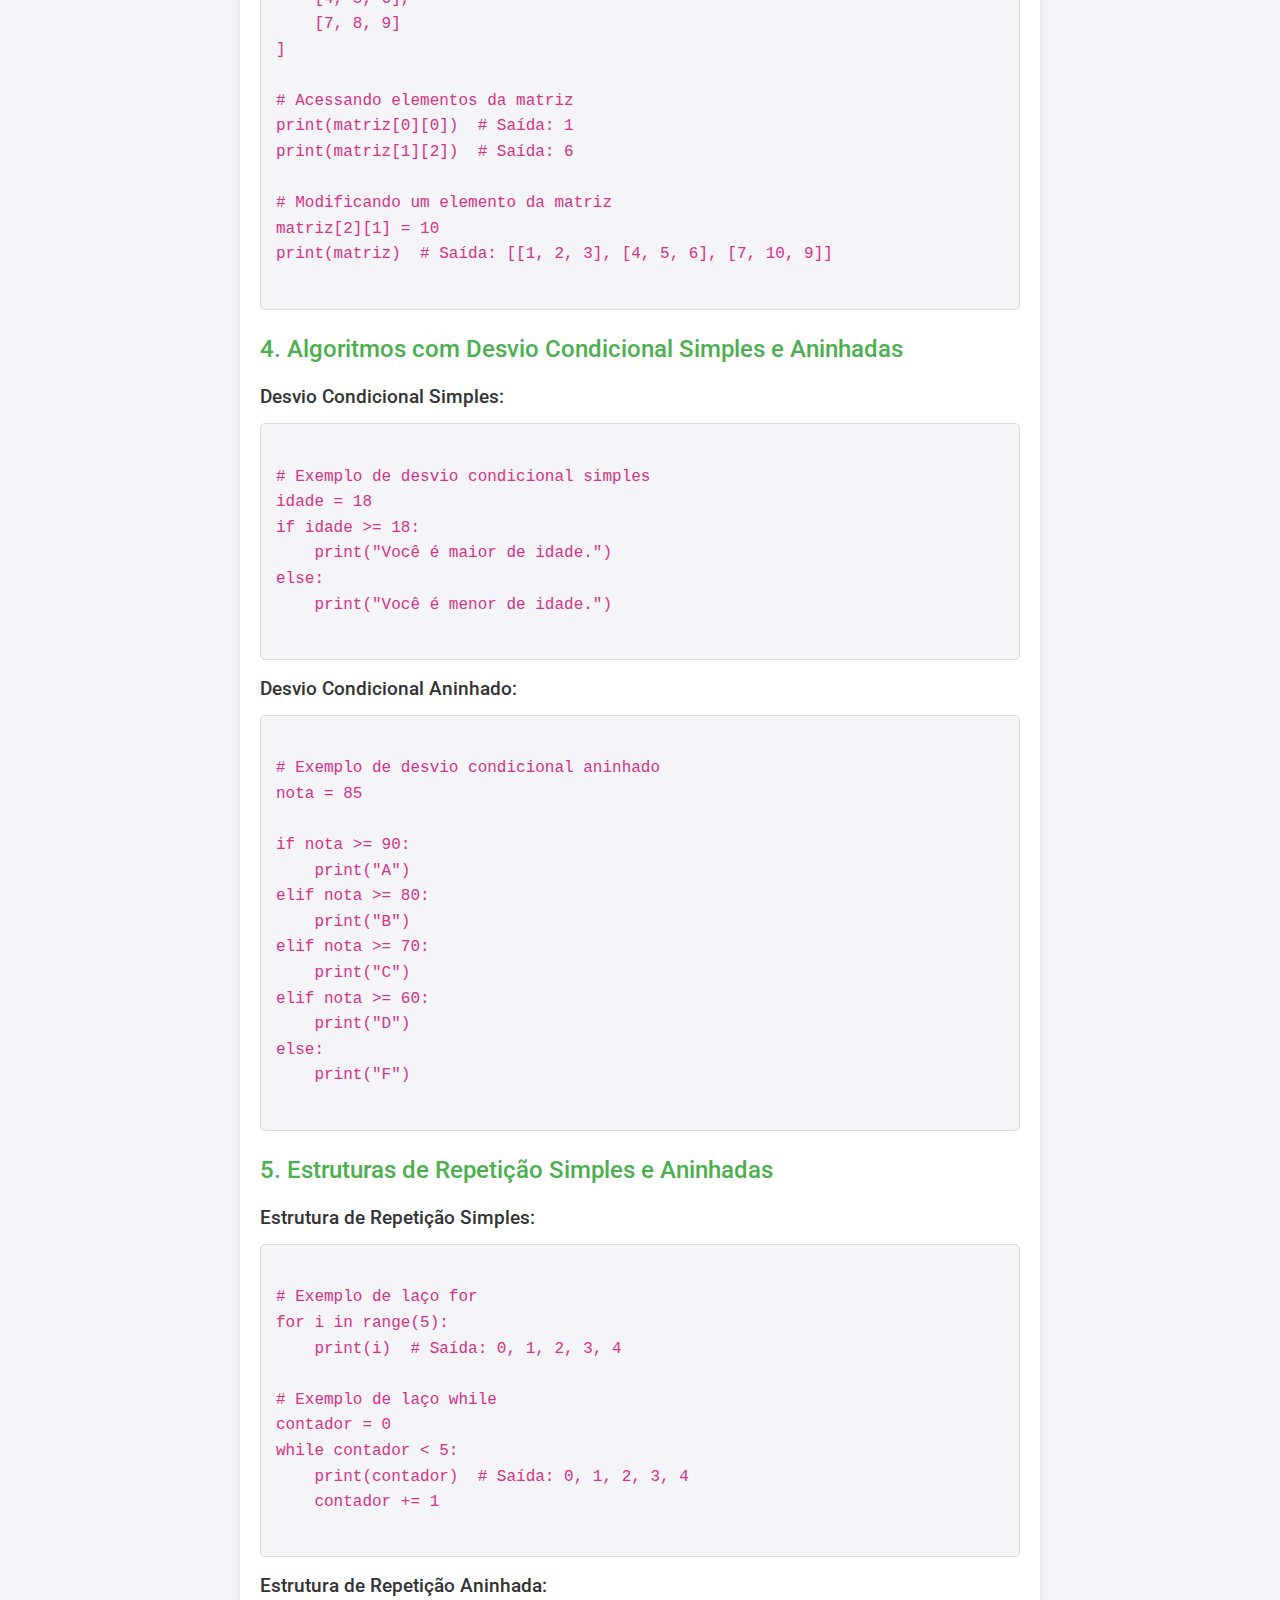
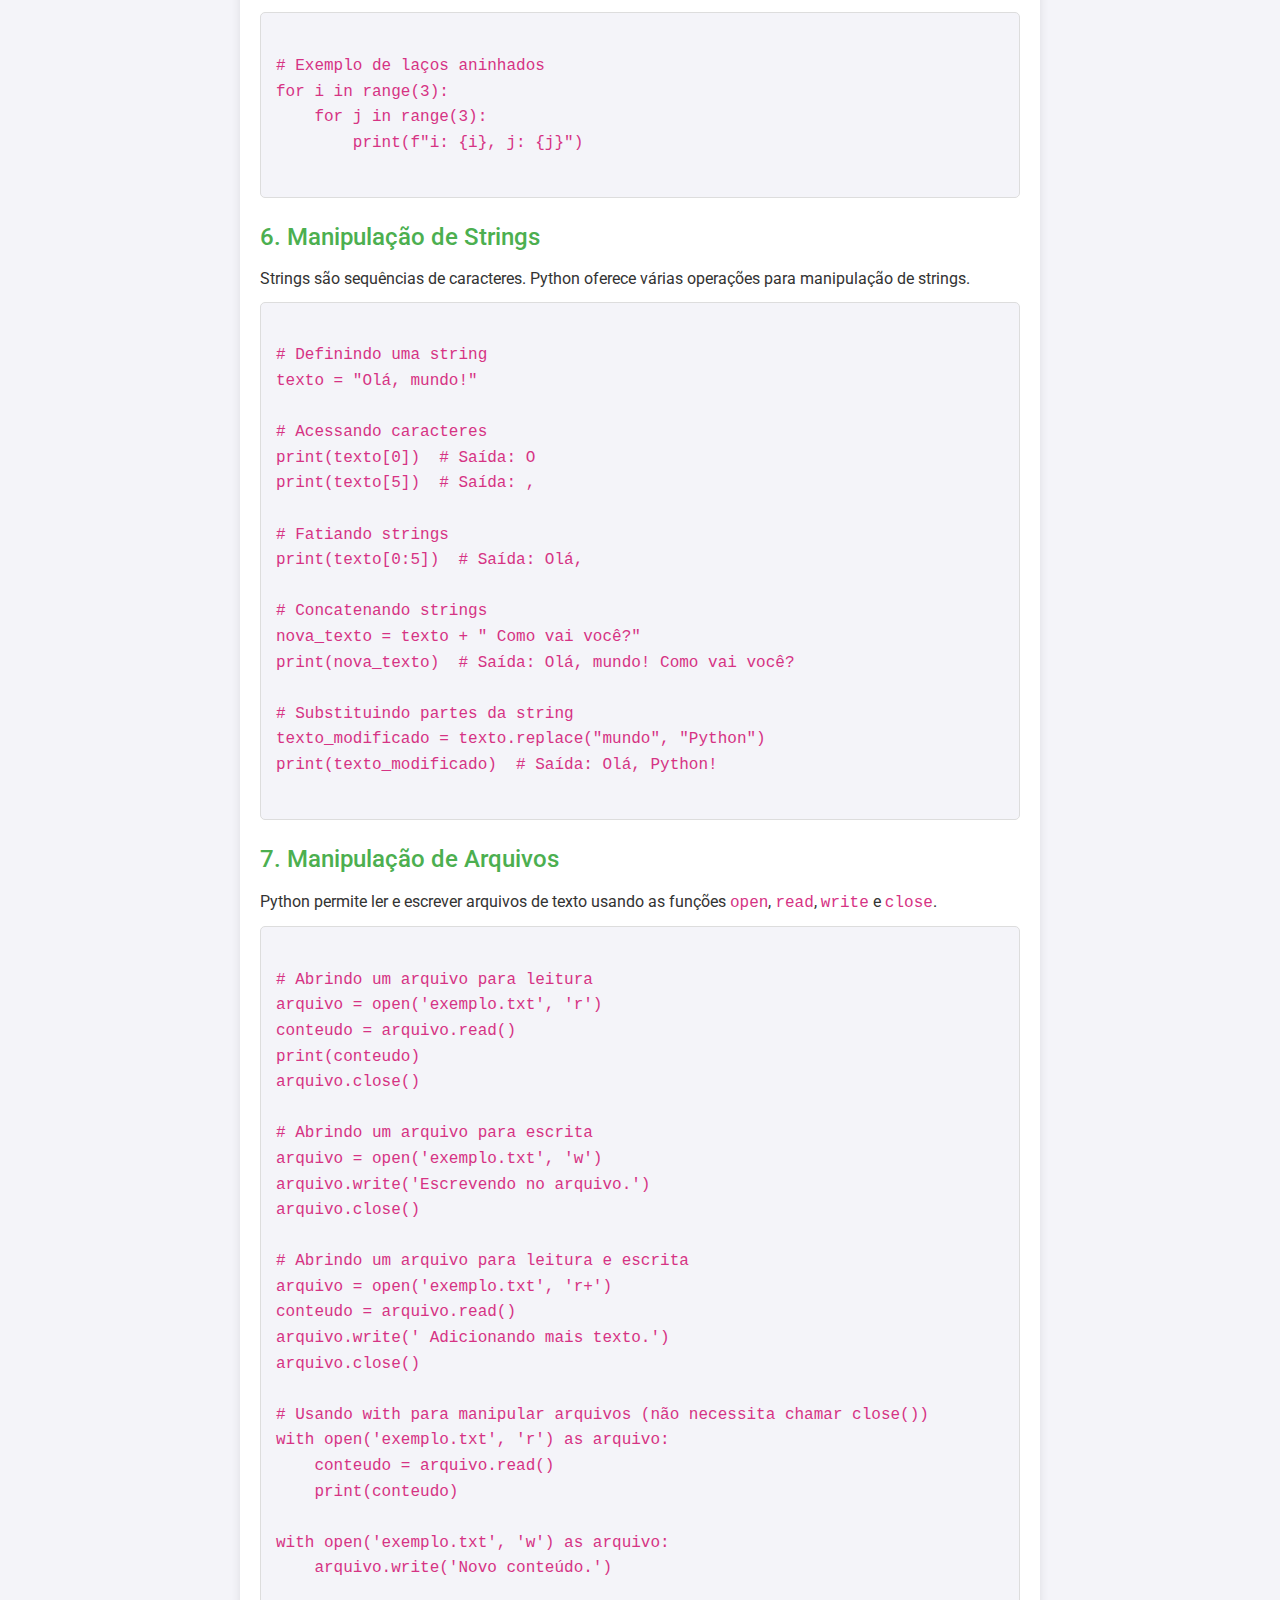
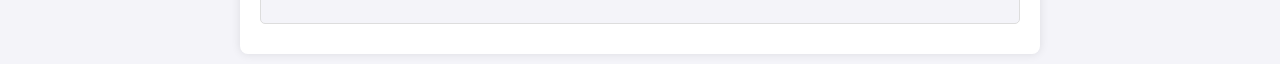
==== commit 3f0a4439: "Update index.html" ====
--- a/index.html
+++ b/index.html
@@ -82,31 +82,7 @@
         </section>
 
         <section>
-            <h2>4. Manipulação de Strings</h2>
-            <p>Strings são sequências de caracteres. Python oferece várias operações para manipulação de strings.</p>
-            <pre><code>
-# Definindo uma string
-texto = "Olá, mundo!"
-
-# Acessando caracteres
-print(texto[0])  # Saída: O
-print(texto[5])  # Saída: ,
-
-# Fatiando strings
-print(texto[0:5])  # Saída: Olá, 
-
-# Concatenando strings
-nova_texto = texto + " Como vai você?"
-print(nova_texto)  # Saída: Olá, mundo! Como vai você?
-
-# Substituindo partes da string
-texto_modificado = texto.replace("mundo", "Python")
-print(texto_modificado)  # Saída: Olá, Python!
-            </code></pre>
-        </section>
-
-        <section>
-            <h2>5. Algoritmos com Desvio Condicional Simples e Aninhadas</h2>
+            <h2>4. Algoritmos com Desvio Condicional Simples e Aninhadas</h2>
             <h3>Desvio Condicional Simples:</h3>
             <pre><code>
 # Exemplo de desvio condicional simples
@@ -136,7 +112,7 @@
         </section>
 
         <section>
-            <h2>6. Estruturas de Repetição Simples e Aninhadas</h2>
+            <h2>5. Estruturas de Repetição Simples e Aninhadas</h2>
             <h3>Estrutura de Repetição Simples:</h3>
             <pre><code>
 # Exemplo de laço for
@@ -158,6 +134,61 @@
         print(f"i: {i}, j: {j}")
             </code></pre>
         </section>
+
+        <section>
+            <h2>6. Manipulação de Strings</h2>
+            <p>Strings são sequências de caracteres. Python oferece várias operações para manipulação de strings.</p>
+            <pre><code>
+# Definindo uma string
+texto = "Olá, mundo!"
+
+# Acessando caracteres
+print(texto[0])  # Saída: O
+print(texto[5])  # Saída: ,
+
+# Fatiando strings
+print(texto[0:5])  # Saída: Olá, 
+
+# Concatenando strings
+nova_texto = texto + " Como vai você?"
+print(nova_texto)  # Saída: Olá, mundo! Como vai você?
+
+# Substituindo partes da string
+texto_modificado = texto.replace("mundo", "Python")
+print(texto_modificado)  # Saída: Olá, Python!
+            </code></pre>
+        </section>
+
+        <section>
+            <h2>7. Manipulação de Arquivos</h2>
+            <p>Python permite ler e escrever arquivos de texto usando as funções <code>open</code>, <code>read</code>, <code>write</code> e <code>close</code>.</p>
+            <pre><code>
+# Abrindo um arquivo para leitura
+arquivo = open('exemplo.txt', 'r')
+conteudo = arquivo.read()
+print(conteudo)
+arquivo.close()
+
+# Abrindo um arquivo para escrita
+arquivo = open('exemplo.txt', 'w')
+arquivo.write('Escrevendo no arquivo.')
+arquivo.close()
+
+# Abrindo um arquivo para leitura e escrita
+arquivo = open('exemplo.txt', 'r+')
+conteudo = arquivo.read()
+arquivo.write(' Adicionando mais texto.')
+arquivo.close()
+
+# Usando with para manipular arquivos (não necessita chamar close())
+with open('exemplo.txt', 'r') as arquivo:
+    conteudo = arquivo.read()
+    print(conteudo)
+
+with open('exemplo.txt', 'w') as arquivo:
+    arquivo.write('Novo conteúdo.')
+            </code></pre>
+        </section>
     </div>
 </body>
 </html>
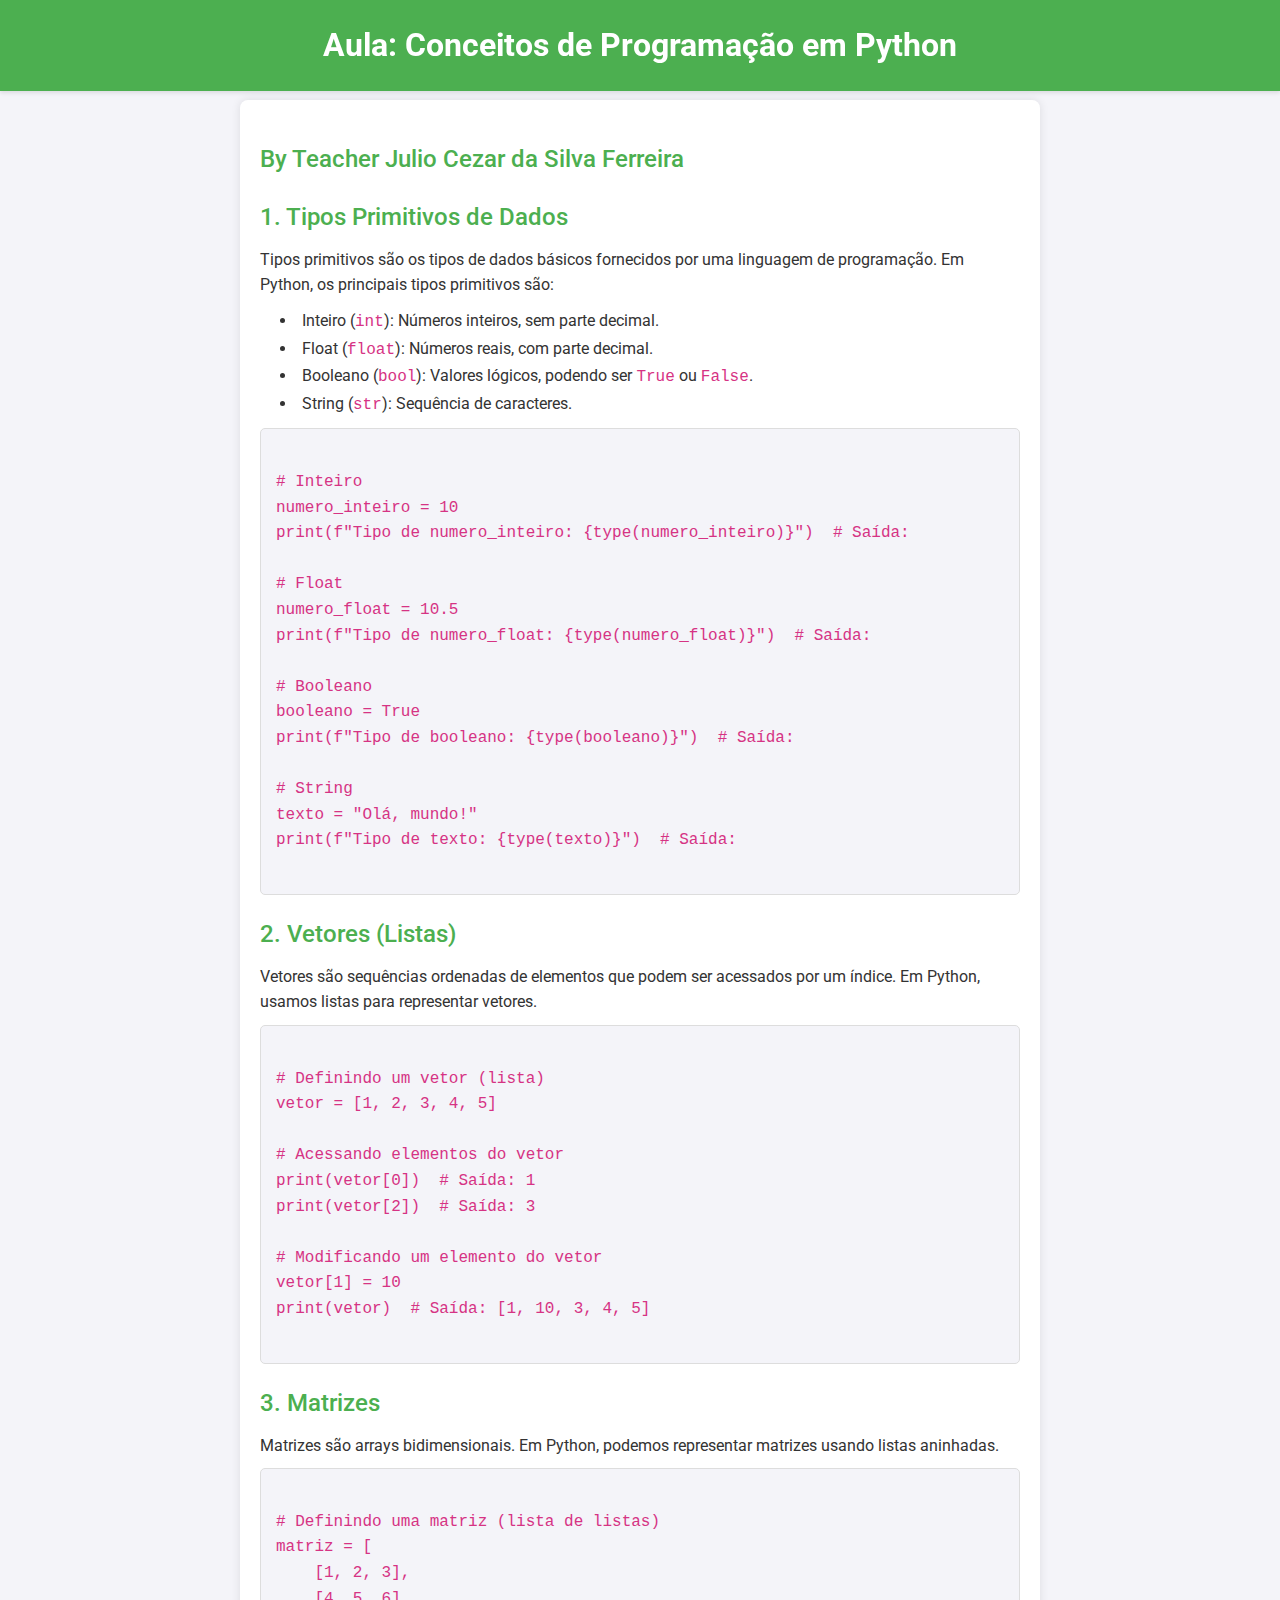
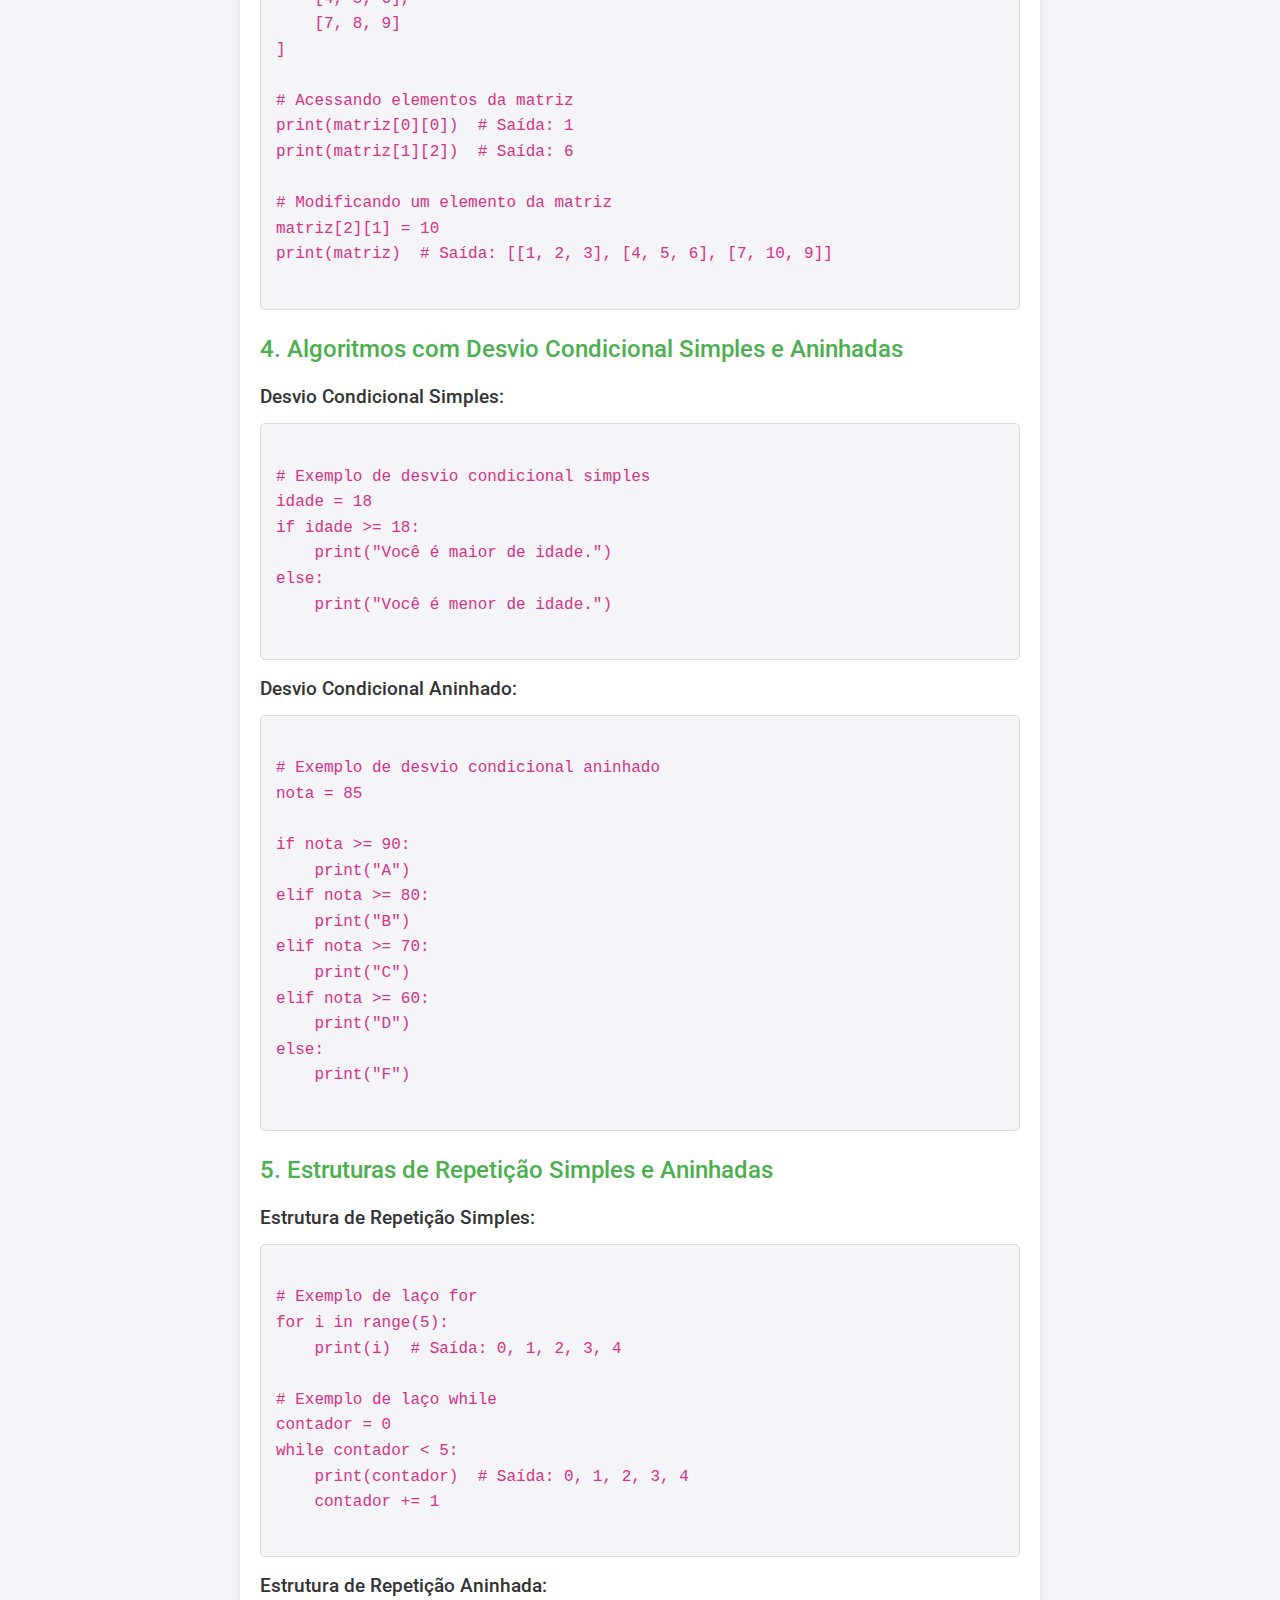
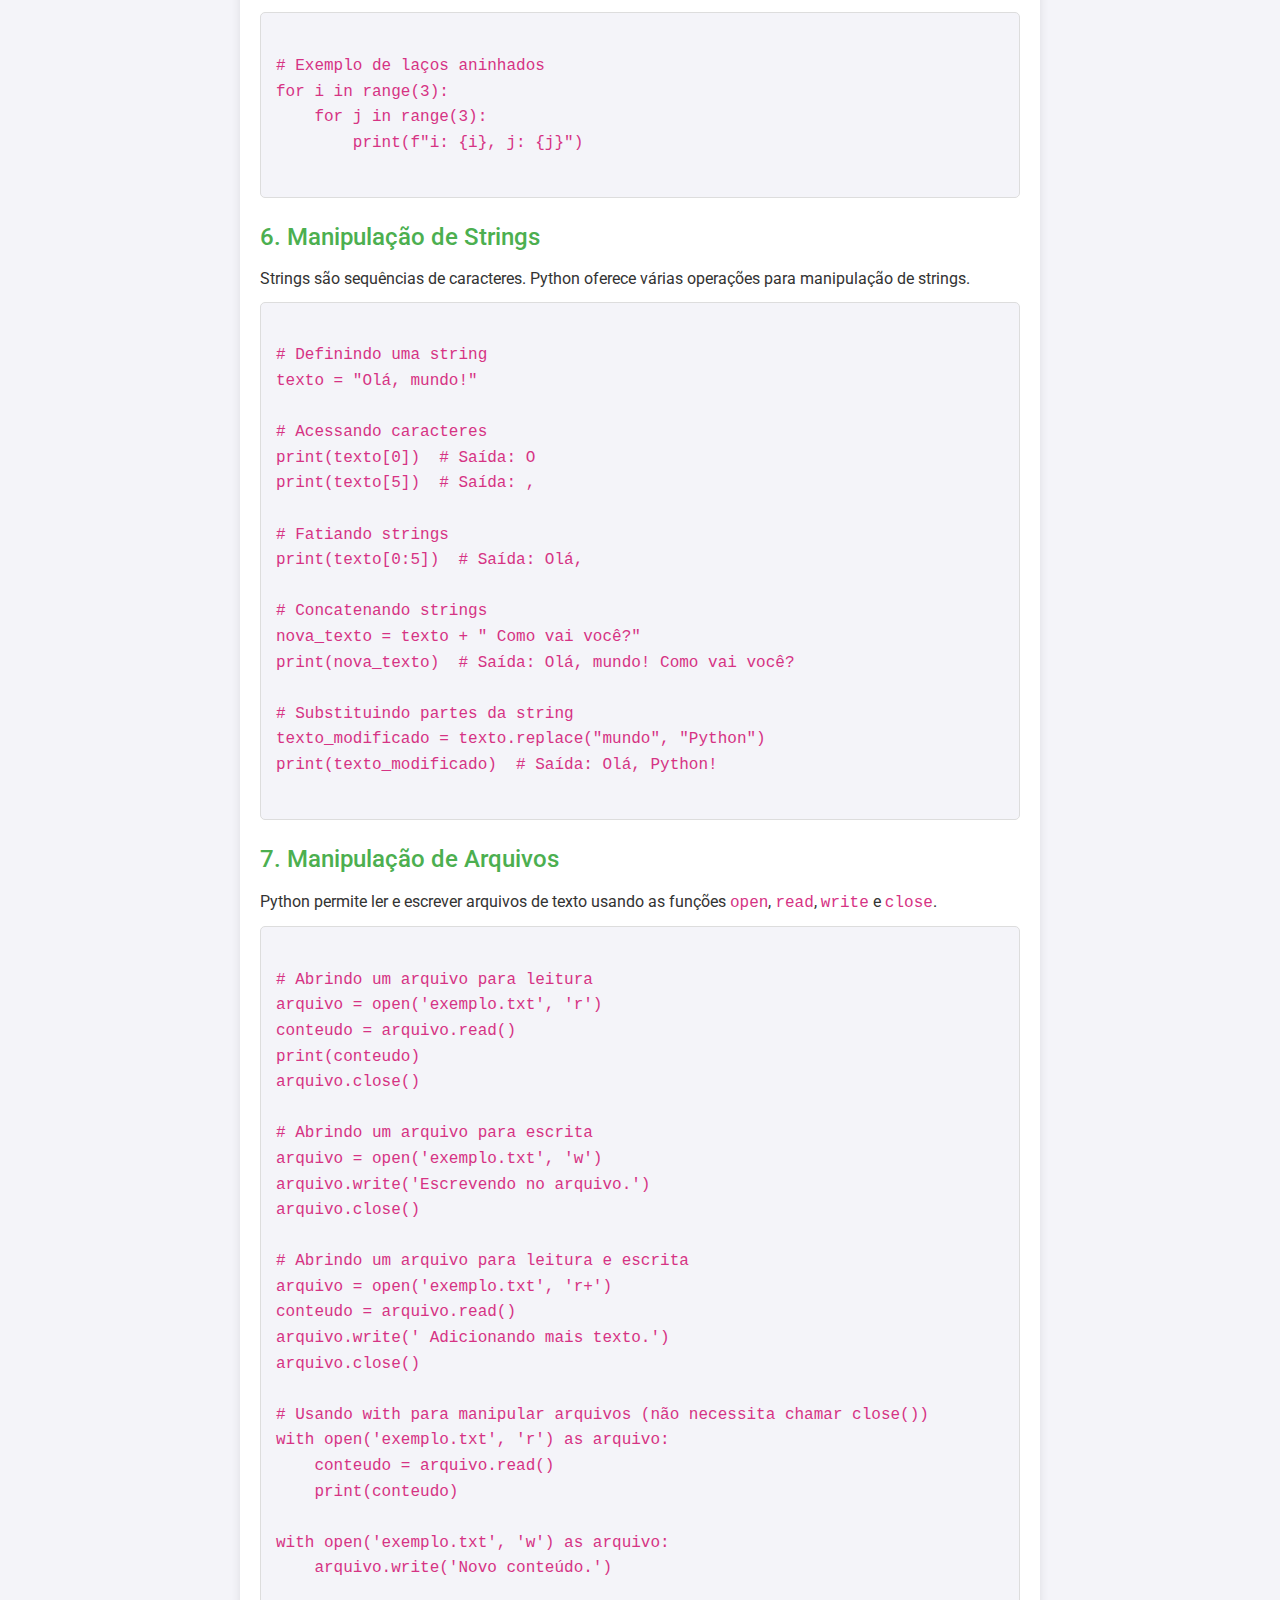
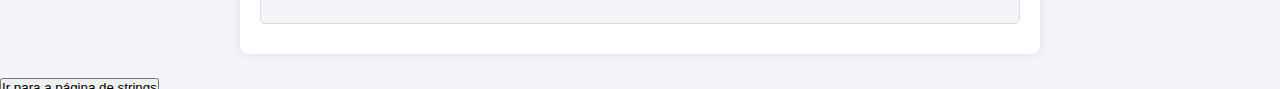
==== commit 022718ea: "Update index.html" ====
--- a/index.html
+++ b/index.html
@@ -190,5 +190,8 @@
             </code></pre>
         </section>
     </div>
+    <footer>
+        <button onclick="location.href='string.html'">Ir para a página de strings</button>
+    </footer>
 </body>
 </html>
